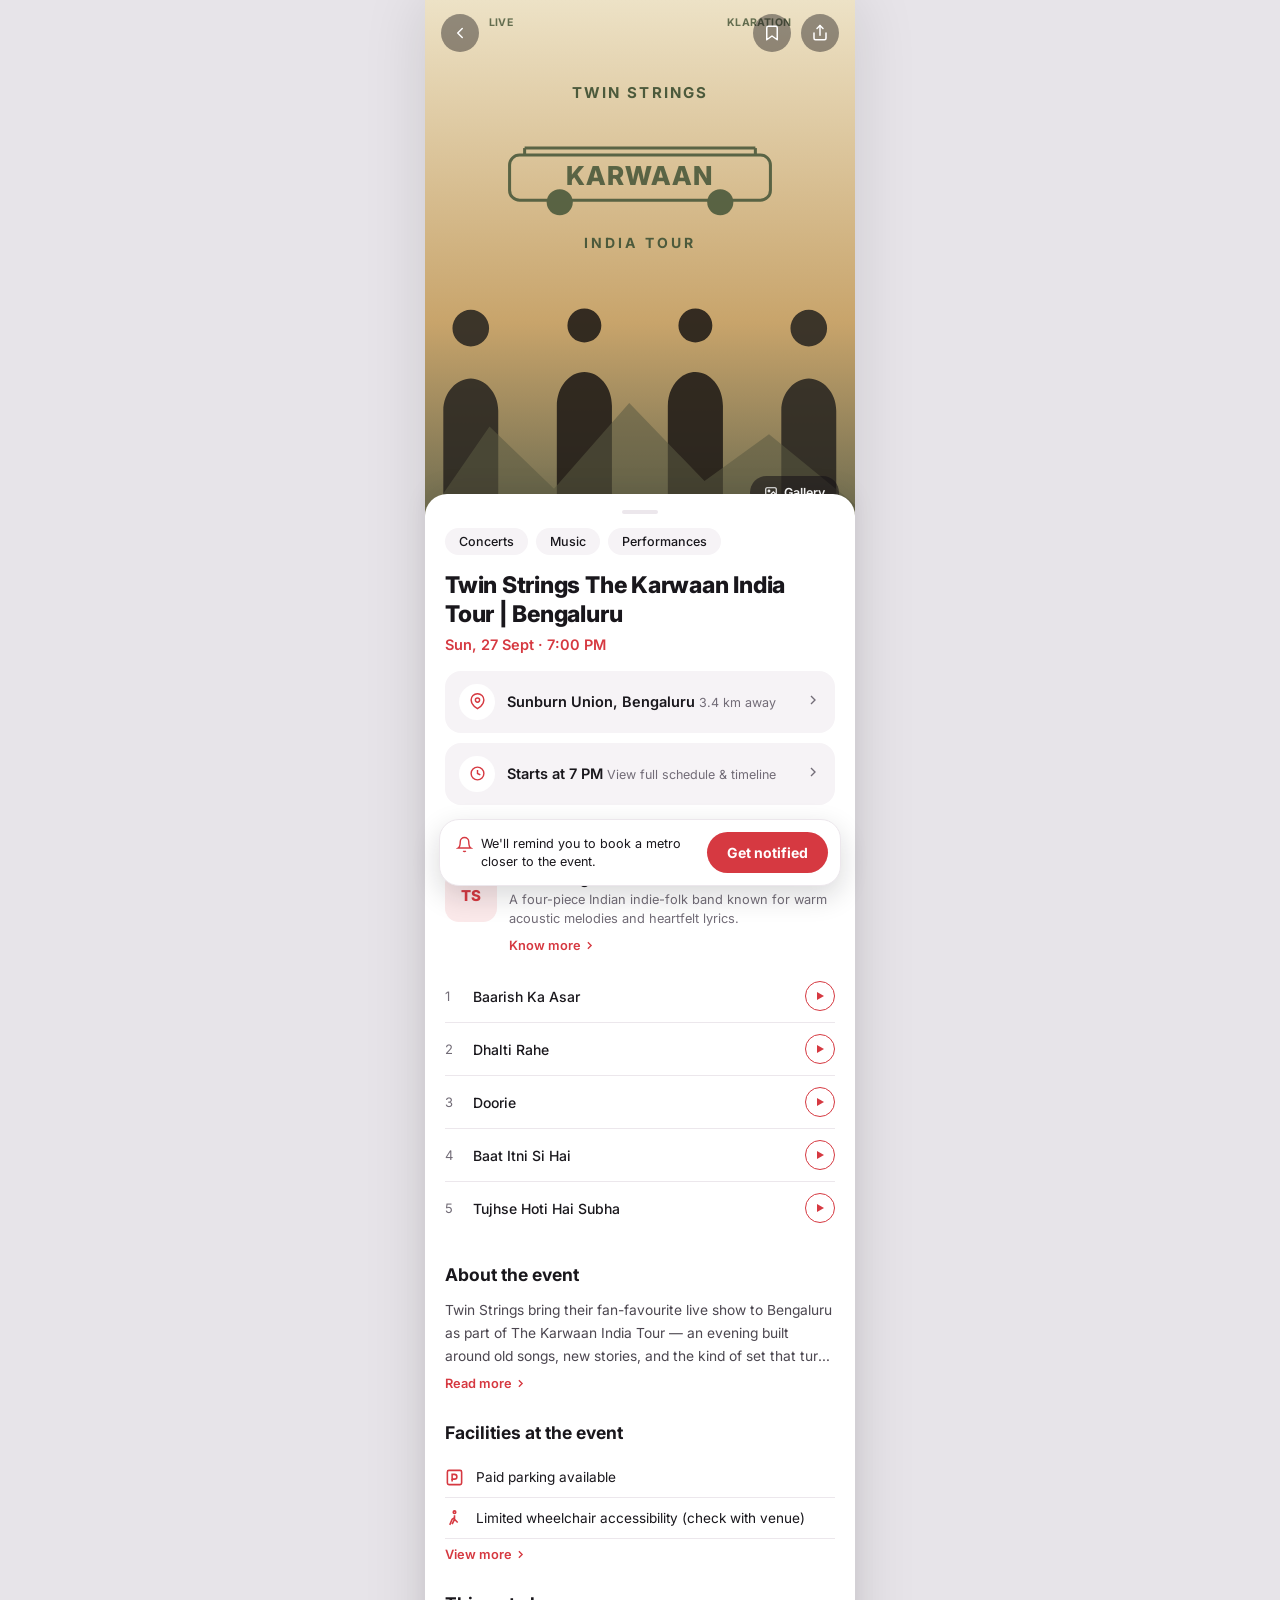
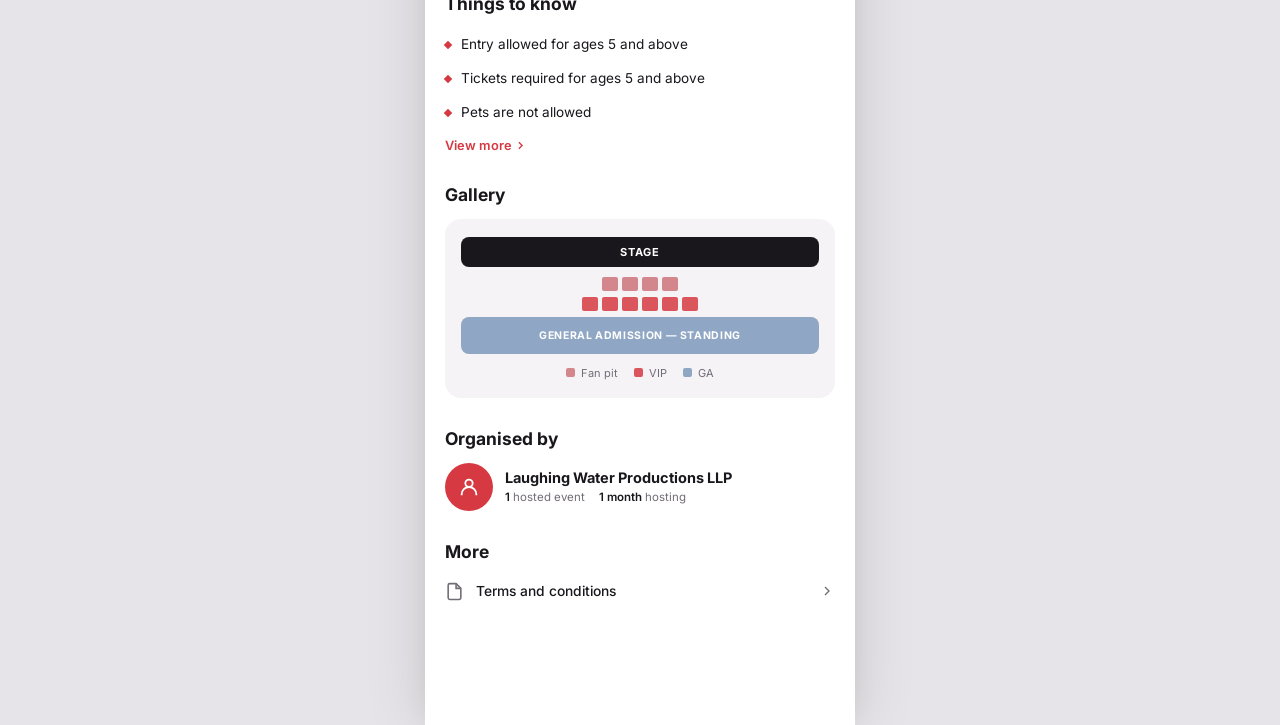
==== index.html @ 26f5be05 "Create index.html" ====
<!DOCTYPE html>
<html lang="en">
<head>
<meta charset="UTF-8">
<meta name="viewport" content="width=device-width, initial-scale=1, viewport-fit=cover">
<title>Twin Strings — The Karwaan India Tour</title>
<link rel="preconnect" href="https://fonts.googleapis.com">
<link rel="preconnect" href="https://fonts.gstatic.com" crossorigin>
<link href="https://fonts.googleapis.com/css2?family=Inter:wght@400;500;600;700;800&display=swap" rel="stylesheet">
<style>
  :root{
    color-scheme: light;
    box-sizing: border-box;
    --red:#D63941;
    --red-dark:#B72E36;
    --red-tint:#FBE9EA;
    --ink:#19171C;
    --muted:#726C77;
    --line:#ECE7EC;
    --surface:#FFFFFF;
    --surface-2:#F6F3F6;
    --cream-1:#EDE2C6;
    --cream-2:#C8A46B;
    --olive:#4C5A3C;
  }
  *,*::before,*::after{ box-sizing:inherit; }
  html,body{ margin:0; padding:0; }
  body{
    font-family:'Inter',-apple-system,BlinkMacSystemFont,'Segoe UI',sans-serif;
    background:#E7E4E9;
    color:var(--ink);
  }
  /* column width the phone-frame content is centered to; fixed elements
     align to these same edges via --edge so they read as "inside the frame"
     even though they're truly pinned to the real viewport (not a nested
     scroll container — nested-scroll + position:fixed is unreliable on iOS). */
  :root{
    --colw:430px;
    --edge:max(0px, calc(50% - (var(--colw) / 2)));
  }

  /* ---------- phone-frame content column (scrolls with the real page) ---------- */
  .app{
    position:relative;
    width:min(100%,var(--colw));
    margin:0 auto;
    background:var(--surface);
    box-shadow:0 0 60px rgba(0,0,0,.12);
  }

  /* ---------- top nav ---------- */
  .topnav{
    position:fixed; top:0; left:var(--edge); right:var(--edge);
    z-index:50;
    display:flex; align-items:center; justify-content:space-between;
    padding:calc(14px + env(safe-area-inset-top,0px)) 16px 14px;
    transition:background .25s ease, box-shadow .25s ease;
  }
  .topnav .nav-right{ display:flex; gap:10px; }
  .icon-btn{
    width:38px; height:38px; border-radius:50%;
    display:flex; align-items:center; justify-content:center;
    background:rgba(20,18,22,.42);
    border:none; color:#fff; cursor:pointer;
    transition:background .2s ease, color .2s ease;
    -webkit-tap-highlight-color:transparent;
  }
  .icon-btn svg{ width:18px; height:18px; }
  .topnav.solid{
    background:var(--surface);
    box-shadow:0 1px 0 var(--line);
  }
  .topnav.solid .icon-btn{
    background:var(--surface-2);
    color:var(--ink);
  }
  .icon-btn.bookmarked{ background:var(--red); color:#fff; }
  .topnav.solid .icon-btn.bookmarked{ background:var(--red); color:#fff; }

  /* ---------- hero (fixed behind everything, revealed through the spacer) ---------- */
  .hero-fixed{
    position:fixed; top:0; left:var(--edge); right:var(--edge); height:58vh; min-height:380px; max-height:520px;
    z-index:1; overflow:hidden;
    background:linear-gradient(180deg,var(--cream-1) 0%, var(--cream-2) 62%, #6b6a4f 100%);
  }
  .hero-art{ position:relative; width:100%; height:100%; }
  .hero-badge-row{
    position:absolute; top:calc(16px + env(safe-area-inset-top,0px)); left:0; right:0;
    display:flex; justify-content:space-between; padding:0 64px;
    font-size:10.5px; font-weight:700; letter-spacing:.02em; color:var(--olive);
    opacity:.85; pointer-events:none;
  }
  .hero-word{
    position:absolute; top:16%; left:0; right:0; text-align:center;
    font-weight:700; font-size:15px; letter-spacing:.14em; color:var(--olive);
  }
  .hero-title{
    position:absolute; top:23%; left:0; right:0; text-align:center;
    font-weight:800; font-size:44px; letter-spacing:-.01em; color:var(--olive);
    line-height:.95;
  }
  .hero-sub{
    position:absolute; top:41%; left:0; right:0; text-align:center;
    font-weight:700; font-size:14px; letter-spacing:.22em; color:var(--olive);
  }
  .hero-van{ position:absolute; top:25%; left:50%; transform:translateX(-50%); width:70%; opacity:.9; }
  .hero-figures{
    position:absolute; bottom:0; left:0; width:100%; height:52%;
    display:flex; align-items:flex-end; justify-content:center; gap:6%;
  }
  .hero-figures svg{ height:100%; }
  .hero-mountains{ position:absolute; bottom:0; left:0; width:100%; height:30%; opacity:.55; }

  .gallery-pill{
    position:fixed; z-index:2; right:calc(var(--edge) + 16px);
    display:flex; align-items:center; gap:6px;
    background:rgba(20,18,22,.55); color:#fff; border:none; cursor:pointer;
    font-family:inherit; font-size:12.5px; font-weight:600;
    padding:9px 14px; border-radius:20px;
    top:calc(58vh - 46px);
  }
  .gallery-pill svg{ width:14px; height:14px; }

  .hero-spacer{ height:58vh; min-height:380px; max-height:520px; }

  /* ---------- tray ---------- */
  .tray{
    position:relative; z-index:10;
    background:var(--surface);
    border-radius:22px 22px 0 0;
    margin-top:-26px;
    min-height:calc(100vh - 58vh + 26px);
    padding:10px 20px 0;
    box-shadow:0 -8px 24px rgba(0,0,0,.06);
  }
  .tray-handle{
    width:36px; height:4px; border-radius:3px; background:var(--line);
    margin:6px auto 14px;
  }

  .chips{ display:flex; gap:8px; flex-wrap:wrap; }
  .chip{
    background:var(--surface-2); color:var(--ink);
    font-size:12.5px; font-weight:500;
    padding:6px 14px; border-radius:20px;
  }

  .event-title{
    font-size:23px; font-weight:800; line-height:1.28;
    margin:16px 0 6px; letter-spacing:-.01em;
  }
  .event-date{
    font-size:14.5px; font-weight:600; color:var(--red); margin:0 0 18px;
  }

  .info-card{
    display:flex; align-items:center; gap:12px;
    background:var(--surface-2); border-radius:16px;
    padding:13px 14px; margin-bottom:10px; cursor:pointer; border:none; width:100%;
    text-align:left; font-family:inherit;
  }
  .info-icon{
    width:36px; height:36px; border-radius:50%; background:var(--surface);
    display:flex; align-items:center; justify-content:center; flex:none;
    color:var(--red);
  }
  .info-icon svg{ width:17px; height:17px; }
  .info-text{ flex:1; min-width:0; }
  .info-title{ font-size:14.5px; font-weight:600; color:var(--ink); }
  .info-sub{ font-size:12.5px; font-weight:400; color:var(--muted); margin-top:2px; }
  .chev{ color:var(--muted); flex:none; }
  .chev svg{ width:16px; height:16px; }

  section.block{ margin-top:30px; }
  h2.block-title{ font-size:17.5px; font-weight:700; margin:0 0 14px; }

  .artist-card{ display:flex; gap:12px; align-items:flex-start; margin-bottom:16px; }
  .avatar{
    width:52px; height:52px; border-radius:14px; flex:none;
    background:var(--red-tint); color:var(--red);
    display:flex; align-items:center; justify-content:center;
    font-weight:800; font-size:15px;
  }
  .artist-name{ font-size:14.5px; font-weight:700; }
  .artist-bio{ font-size:12.8px; color:var(--muted); margin:3px 0 6px; line-height:1.5; }
  .link-red{
    font-size:12.8px; font-weight:600; color:var(--red);
    background:none; border:none; padding:0; cursor:pointer; font-family:inherit;
    display:inline-flex; align-items:center; gap:2px;
  }
  .link-red svg{ width:13px; height:13px; }

  .tracklist{ list-style:none; margin:0; padding:0; }
  .track{
    display:flex; align-items:center; gap:12px;
    padding:11px 0; border-bottom:1px solid var(--line);
  }
  .track:last-child{ border-bottom:none; }
  .track-index{ font-size:13px; color:var(--muted); width:16px; flex:none; }
  .track-name{ font-size:14px; font-weight:500; flex:1; }
  .play-btn{
    width:30px; height:30px; border-radius:50%; flex:none;
    border:1.5px solid var(--red); background:var(--surface);
    color:var(--red); display:flex; align-items:center; justify-content:center;
    cursor:pointer; transition:background .18s ease,color .18s ease;
  }
  .play-btn svg{ width:12px; height:12px; }
  .play-btn.playing{ background:var(--red); color:#fff; }
  .play-btn .icon-pause{ display:none; }
  .play-btn.playing .icon-play{ display:none; }
  .play-btn.playing .icon-pause{ display:block; }

  .expand-text{
    font-size:13.8px; line-height:1.65; color:#4C4750; margin:0;
    display:-webkit-box; -webkit-line-clamp:3; -webkit-box-orient:vertical; overflow:hidden;
  }
  .expand-text.open{ -webkit-line-clamp:unset; overflow:visible; }
  .expand-toggle{ margin-top:8px; }

  .facility-list{ list-style:none; margin:0; padding:0; }
  .facility{
    display:flex; gap:12px; align-items:flex-start;
    padding:10px 0; border-bottom:1px solid var(--line); font-size:13.6px; color:var(--ink);
    line-height:1.5;
  }
  .facility:last-of-type{ border-bottom:none; }
  .facility svg{ width:19px; height:19px; color:var(--red); flex:none; margin-top:1px; }
  .facility.hidden-row{ display:none; }

  .bullets{ list-style:none; margin:0; padding:0; }
  .bullets li{
    position:relative; padding:6px 0 6px 16px; font-size:13.6px; line-height:1.6; color:var(--ink);
  }
  .bullets li::before{
    content:''; position:absolute; left:0; top:14px; width:6px; height:6px;
    background:var(--red); transform:rotate(45deg);
  }
  .bullets li.hidden-row{ display:none; }

  .seatmap{
    background:var(--surface-2); border-radius:16px; padding:18px 16px; text-align:center;
  }
  .stage-bar{
    background:var(--ink); color:#fff; font-size:11px; font-weight:700; letter-spacing:.08em;
    border-radius:8px; padding:8px 0; margin-bottom:10px;
  }
  .seat-grid{ display:flex; flex-direction:column; gap:6px; align-items:center; }
  .seat-row{ display:flex; gap:4px; }
  .seat-block{ width:16px; height:14px; border-radius:2px; }
  .seat-block.vip{ background:var(--red); opacity:.85; }
  .seat-block.fanpit{ background:var(--red-dark); opacity:.55; }
  .ga-bar{
    width:100%; background:#8FA6C4; color:#fff; font-size:10.5px; font-weight:700;
    letter-spacing:.06em; border-radius:8px; padding:12px 0; margin-top:6px;
  }
  .legend{ display:flex; justify-content:center; gap:16px; margin-top:12px; }
  .legend-item{ display:flex; align-items:center; gap:6px; font-size:11px; color:var(--muted); }
  .legend-dot{ width:9px; height:9px; border-radius:2px; }

  .organiser-card{ display:flex; align-items:center; gap:12px; }
  .org-avatar{
    width:48px; height:48px; border-radius:50%; background:var(--red);
    display:flex; align-items:center; justify-content:center; color:#fff; flex:none;
  }
  .org-avatar svg{ width:22px; height:22px; }
  .org-name{ font-size:14.5px; font-weight:700; }
  .org-stats{ display:flex; gap:14px; margin-top:4px; }
  .org-stat{ font-size:11.5px; color:var(--muted); }
  .org-stat b{ color:var(--ink); font-weight:600; }

  .tc-row{
    display:flex; align-items:center; gap:12px; padding:6px 0; cursor:pointer;
    font-size:13.8px; font-weight:500;
  }
  .tc-row svg:first-child{ width:19px; height:19px; color:var(--muted); }
  .tc-row span{ flex:1; }
  .tc-row svg:last-child{ width:16px; height:16px; color:var(--muted); }

  .bottom-pad{ height:118px; }

  /* ---------- floating sticky widget ---------- */
  .floating-widget{
    position:fixed;
    left:calc(var(--edge) + 14px); right:calc(var(--edge) + 14px);
    bottom:calc(14px + env(safe-area-inset-bottom,0px));
    z-index:60;
    background:var(--surface);
    border:1px solid var(--line);
    border-radius:20px;
    box-shadow:0 10px 28px rgba(20,18,22,.16);
    padding:12px 12px 12px 16px;
    display:flex; align-items:center; gap:14px;
  }
  .widget-copy{ flex:1; min-width:0; display:flex; align-items:flex-start; gap:8px; }
  .widget-copy svg{ width:17px; height:17px; color:var(--red); flex:none; margin-top:1px; }
  .widget-copy p{ margin:0; font-size:12.6px; line-height:1.4; color:var(--ink); }
  .notify-btn{
    flex:none; background:var(--red); color:#fff; border:none;
    font-family:inherit; font-weight:700; font-size:14px;
    padding:12px 20px; border-radius:24px; cursor:pointer;
    transition:background .18s ease, transform .12s ease;
    white-space:nowrap;
  }
  .notify-btn:active{ transform:scale(.96); }
  .notify-btn.done{ background:var(--olive); }
  .notify-btn.done svg{ width:14px; height:14px; margin-right:5px; vertical-align:-2px; }

  @media (prefers-reduced-motion:no-preference){
    .play-btn.playing{ animation:pulse 1.6s ease-in-out infinite; }
  }
  @keyframes pulse{
    0%,100%{ box-shadow:0 0 0 0 rgba(214,57,65,.35); }
    50%{ box-shadow:0 0 0 5px rgba(214,57,65,0); }
  }

  :focus-visible{ outline:2px solid var(--red); outline-offset:2px; }
</style>
</head>
<body>
<div class="app" id="app">

  <header class="topnav" id="topnav">
    <button class="icon-btn" aria-label="Go back">
      <svg viewBox="0 0 24 24" fill="none" stroke="currentColor" stroke-width="2" stroke-linecap="round" stroke-linejoin="round"><polyline points="15 18 9 12 15 6"></polyline></svg>
    </button>
    <div class="nav-right">
      <button class="icon-btn" id="bookmarkBtn" aria-label="Save event">
        <svg viewBox="0 0 24 24" fill="none" stroke="currentColor" stroke-width="2" stroke-linecap="round" stroke-linejoin="round"><path d="M19 21l-7-5-7 5V5a2 2 0 0 1 2-2h10a2 2 0 0 1 2 2z"></path></svg>
      </button>
      <button class="icon-btn" aria-label="Share event">
        <svg viewBox="0 0 24 24" fill="none" stroke="currentColor" stroke-width="2" stroke-linecap="round" stroke-linejoin="round"><path d="M4 12v7a2 2 0 0 0 2 2h12a2 2 0 0 0 2-2v-7"></path><polyline points="16 6 12 2 8 6"></polyline><line x1="12" y1="2" x2="12" y2="15"></line></svg>
      </button>
    </div>
  </header>

  <div class="hero-fixed">
    <div class="hero-art">
      <div class="hero-badge-row"><span>LIVE</span><span>KLARATION</span></div>
      <div class="hero-word">TWIN&nbsp;STRINGS</div>
      <svg class="hero-van" viewBox="0 0 300 90" fill="none">
        <rect x="20" y="25" width="260" height="45" rx="10" stroke="#4C5A3C" stroke-width="3"/>
        <line x1="35" y1="18" x2="265" y2="18" stroke="#4C5A3C" stroke-width="3"/>
        <line x1="35" y1="18" x2="35" y2="25" stroke="#4C5A3C" stroke-width="3"/>
        <line x1="265" y1="18" x2="265" y2="25" stroke="#4C5A3C" stroke-width="3"/>
        <circle cx="70" cy="72" r="13" fill="#4C5A3C"/>
        <circle cx="230" cy="72" r="13" fill="#4C5A3C"/>
        <text x="150" y="55" text-anchor="middle" font-family="Inter" font-weight="800" font-size="26" fill="#4C5A3C" letter-spacing="1">KARWAAN</text>
      </svg>
      <div class="hero-title" style="top:33%;font-size:0;"></div>
      <div class="hero-sub" style="top:45%;">INDIA&nbsp;TOUR</div>
      <div class="hero-figures">
        <svg viewBox="0 0 40 100" preserveAspectRatio="xMidYMax meet"><path d="M20 8a8 8 0 100 16 8 8 0 000-16zM8 92V52c0-8 6-14 12-14s12 6 12 14v40z" fill="#2A2620" opacity="0.88"/></svg>
        <svg viewBox="0 0 40 108" preserveAspectRatio="xMidYMax meet"><path d="M20 8a8 8 0 100 16 8 8 0 000-16zM7 100V54c0-9 6-16 13-16s13 7 13 16v46z" fill="#241F19" opacity="0.9"/></svg>
        <svg viewBox="0 0 40 108" preserveAspectRatio="xMidYMax meet"><path d="M20 8a8 8 0 100 16 8 8 0 000-16zM7 100V54c0-9 6-16 13-16s13 7 13 16v46z" fill="#241F19" opacity="0.9"/></svg>
        <svg viewBox="0 0 40 100" preserveAspectRatio="xMidYMax meet"><path d="M20 8a8 8 0 100 16 8 8 0 000-16zM8 92V52c0-8 6-14 12-14s12 6 12 14v40z" fill="#2A2620" opacity="0.88"/></svg>
      </div>
      <svg class="hero-mountains" viewBox="0 0 400 100" preserveAspectRatio="none"><path d="M0 100 L60 40 L120 80 L190 25 L260 75 L320 45 L400 90 L400 100 Z" fill="#5B5A42"/></svg>
    </div>
    <button class="gallery-pill">
      <svg viewBox="0 0 24 24" fill="none" stroke="currentColor" stroke-width="2"><rect x="3" y="3" width="18" height="18" rx="2"></rect><circle cx="8.5" cy="8.5" r="1.5"></circle><path d="M21 15l-5-5L5 21"></path></svg>
      Gallery
    </button>
  </div>

  <div class="hero-spacer"></div>

  <main class="tray">
    <div class="tray-handle"></div>

    <div class="chips">
      <span class="chip">Concerts</span>
      <span class="chip">Music</span>
      <span class="chip">Performances</span>
    </div>

    <h1 class="event-title">Twin Strings The Karwaan India Tour | Bengaluru</h1>
    <p class="event-date">Sun, 27 Sept · 7:00 PM</p>

    <button class="info-card">
      <span class="info-icon">
        <svg viewBox="0 0 24 24" fill="none" stroke="currentColor" stroke-width="2"><path d="M21 10c0 7-9 12-9 12s-9-5-9-12a9 9 0 1118 0z"></path><circle cx="12" cy="10" r="3"></circle></svg>
      </span>
      <span class="info-text">
        <span class="info-title">Sunburn Union, Bengaluru</span>
        <span class="info-sub">3.4 km away</span>
      </span>
      <span class="chev"><svg viewBox="0 0 24 24" fill="none" stroke="currentColor" stroke-width="2"><polyline points="9 18 15 12 9 6"></polyline></svg></span>
    </button>

    <button class="info-card">
      <span class="info-icon">
        <svg viewBox="0 0 24 24" fill="none" stroke="currentColor" stroke-width="2"><circle cx="12" cy="12" r="9"></circle><polyline points="12 7 12 12 16 14"></polyline></svg>
      </span>
      <span class="info-text">
        <span class="info-title">Starts at 7 PM</span>
        <span class="info-sub">View full schedule &amp; timeline</span>
      </span>
      <span class="chev"><svg viewBox="0 0 24 24" fill="none" stroke="currentColor" stroke-width="2"><polyline points="9 18 15 12 9 6"></polyline></svg></span>
    </button>

    <section class="block">
      <h2 class="block-title">Who's taking the stage</h2>
      <div class="artist-card">
        <div class="avatar">TS</div>
        <div>
          <div class="artist-name">Twin Strings</div>
          <p class="artist-bio">A four-piece Indian indie-folk band known for warm acoustic melodies and heartfelt lyrics.</p>
          <button class="link-red">Know more <svg viewBox="0 0 24 24" fill="none" stroke="currentColor" stroke-width="2.5"><polyline points="9 18 15 12 9 6"></polyline></svg></button>
        </div>
      </div>

      <ol class="tracklist">
        <li class="track"><span class="track-index">1</span><span class="track-name">Baarish Ka Asar</span><button class="play-btn" aria-label="Play preview"><svg class="icon-play" viewBox="0 0 24 24" fill="currentColor"><polygon points="6 4 20 12 6 20"></polygon></svg><svg class="icon-pause" viewBox="0 0 24 24" fill="currentColor"><rect x="6" y="4" width="4" height="16"></rect><rect x="14" y="4" width="4" height="16"></rect></svg></button></li>
        <li class="track"><span class="track-index">2</span><span class="track-name">Dhalti Rahe</span><button class="play-btn" aria-label="Play preview"><svg class="icon-play" viewBox="0 0 24 24" fill="currentColor"><polygon points="6 4 20 12 6 20"></polygon></svg><svg class="icon-pause" viewBox="0 0 24 24" fill="currentColor"><rect x="6" y="4" width="4" height="16"></rect><rect x="14" y="4" width="4" height="16"></rect></svg></button></li>
        <li class="track"><span class="track-index">3</span><span class="track-name">Doorie</span><button class="play-btn" aria-label="Play preview"><svg class="icon-play" viewBox="0 0 24 24" fill="currentColor"><polygon points="6 4 20 12 6 20"></polygon></svg><svg class="icon-pause" viewBox="0 0 24 24" fill="currentColor"><rect x="6" y="4" width="4" height="16"></rect><rect x="14" y="4" width="4" height="16"></rect></svg></button></li>
        <li class="track"><span class="track-index">4</span><span class="track-name">Baat Itni Si Hai</span><button class="play-btn" aria-label="Play preview"><svg class="icon-play" viewBox="0 0 24 24" fill="currentColor"><polygon points="6 4 20 12 6 20"></polygon></svg><svg class="icon-pause" viewBox="0 0 24 24" fill="currentColor"><rect x="6" y="4" width="4" height="16"></rect><rect x="14" y="4" width="4" height="16"></rect></svg></button></li>
        <li class="track"><span class="track-index">5</span><span class="track-name">Tujhse Hoti Hai Subha</span><button class="play-btn" aria-label="Play preview"><svg class="icon-play" viewBox="0 0 24 24" fill="currentColor"><polygon points="6 4 20 12 6 20"></polygon></svg><svg class="icon-pause" viewBox="0 0 24 24" fill="currentColor"><rect x="6" y="4" width="4" height="16"></rect><rect x="14" y="4" width="4" height="16"></rect></svg></button></li>
      </ol>
    </section>

    <section class="block">
      <h2 class="block-title">About the event</h2>
      <p class="expand-text" id="aboutText">Twin Strings bring their fan-favourite live show to Bengaluru as part of The Karwaan India Tour — an evening built around old songs, new stories, and the kind of set that turns strangers into a singalong. Expect a mix of fan favourites, a few surprises, and the band's signature acoustic warmth carried live end to end.</p>
      <button class="link-red expand-toggle" data-target="aboutText" data-more="Read more" data-less="Show less">Read more <svg viewBox="0 0 24 24" fill="none" stroke="currentColor" stroke-width="2.5"><polyline points="9 18 15 12 9 6"></polyline></svg></button>
    </section>

    <section class="block">
      <h2 class="block-title">Facilities at the event</h2>
      <ul class="facility-list" id="facilityList">
        <li class="facility"><svg viewBox="0 0 24 24" fill="none" stroke="currentColor" stroke-width="2"><rect x="3" y="3" width="18" height="18" rx="2"></rect><path d="M9 8h3a3 3 0 010 6H9V8z"></path><line x1="9" y1="14" x2="9" y2="17"></line></svg><span>Paid parking available</span></li>
        <li class="facility"><svg viewBox="0 0 24 24" fill="none" stroke="currentColor" stroke-width="2"><circle cx="12" cy="4" r="1.6"></circle><path d="M12 8v5l4 4M12 13l-3 6M6 20l3-7 3-2"></path></svg><span>Limited wheelchair accessibility (check with venue)</span></li>
        <li class="facility hidden-row"><svg viewBox="0 0 24 24" fill="none" stroke="currentColor" stroke-width="2"><path d="M8 3v4M16 3v4M4 9h16"></path><rect x="4" y="5" width="16" height="16" rx="2"></rect></svg><span>Medical support: first aid only</span></li>
        <li class="facility hidden-row"><svg viewBox="0 0 24 24" fill="none" stroke="currentColor" stroke-width="2"><rect x="3" y="4" width="18" height="16" rx="2"></rect><path d="M7 9h4M7 13h2"></path></svg><span>Separate washrooms with wheelchair accessibility</span></li>
      </ul>
      <button class="link-red expand-toggle" data-target="facilityList" data-more="View more" data-less="View less" data-rows>View more <svg viewBox="0 0 24 24" fill="none" stroke="currentColor" stroke-width="2.5"><polyline points="9 18 15 12 9 6"></polyline></svg></button>
    </section>

    <section class="block">
      <h2 class="block-title">Things to know</h2>
      <ul class="bullets" id="thingsList">
        <li>Entry allowed for ages 5 and above</li>
        <li>Tickets required for ages 5 and above</li>
        <li>Pets are not allowed</li>
        <li class="hidden-row">ID (Aadhaar/PAN/DL/Passport) required for entry</li>
        <li class="hidden-row">Indoor venue with AC, standing area only — no seating</li>
        <li class="hidden-row">Photography and recording allowed</li>
      </ul>
      <button class="link-red expand-toggle" data-target="thingsList" data-more="View more" data-less="View less" data-rows>View more <svg viewBox="0 0 24 24" fill="none" stroke="currentColor" stroke-width="2.5"><polyline points="9 18 15 12 9 6"></polyline></svg></button>
    </section>

    <section class="block">
      <h2 class="block-title">Gallery</h2>
      <div class="seatmap">
        <div class="stage-bar">STAGE</div>
        <div class="seat-grid">
          <div class="seat-row">
            <div class="seat-block fanpit"></div><div class="seat-block fanpit"></div><div class="seat-block fanpit"></div><div class="seat-block fanpit"></div>
          </div>
          <div class="seat-row">
            <div class="seat-block vip"></div><div class="seat-block vip"></div><div class="seat-block vip"></div><div class="seat-block vip"></div><div class="seat-block vip"></div><div class="seat-block vip"></div>
          </div>
        </div>
        <div class="ga-bar">GENERAL ADMISSION — STANDING</div>
        <div class="legend">
          <div class="legend-item"><span class="legend-dot" style="background:var(--red-dark);opacity:.55"></span>Fan pit</div>
          <div class="legend-item"><span class="legend-dot" style="background:var(--red);opacity:.85"></span>VIP</div>
          <div class="legend-item"><span class="legend-dot" style="background:#8FA6C4"></span>GA</div>
        </div>
      </div>
    </section>

    <section class="block">
      <h2 class="block-title">Organised by</h2>
      <div class="organiser-card">
        <div class="org-avatar">
          <svg viewBox="0 0 24 24" fill="none" stroke="currentColor" stroke-width="2"><circle cx="12" cy="8" r="4"></circle><path d="M4 21v-1a8 8 0 0116 0v1"></path></svg>
        </div>
        <div>
          <div class="org-name">Laughing Water Productions LLP</div>
          <div class="org-stats">
            <span class="org-stat"><b>1</b> hosted event</span>
            <span class="org-stat"><b>1 month</b> hosting</span>
          </div>
        </div>
      </div>
    </section>

    <section class="block">
      <h2 class="block-title">More</h2>
      <div class="tc-row">
        <svg viewBox="0 0 24 24" fill="none" stroke="currentColor" stroke-width="2"><path d="M14 2H6a2 2 0 00-2 2v16a2 2 0 002 2h12a2 2 0 002-2V8z"></path><polyline points="14 2 14 8 20 8"></polyline></svg>
        <span>Terms and conditions</span>
        <svg viewBox="0 0 24 24" fill="none" stroke="currentColor" stroke-width="2"><polyline points="9 18 15 12 9 6"></polyline></svg>
      </div>
    </section>

    <div class="bottom-pad"></div>
  </main>

  <div class="floating-widget">
    <div class="widget-copy">
      <svg viewBox="0 0 24 24" fill="none" stroke="currentColor" stroke-width="2"><path d="M18 8a6 6 0 10-12 0c0 7-3 9-3 9h18s-3-2-3-9"></path><path d="M13.73 21a2 2 0 01-3.46 0"></path></svg>
      <p>We'll remind you to book a metro closer to the event.</p>
    </div>
    <button class="notify-btn" id="notifyBtn">Get notified</button>
  </div>

</div>

<script>
  (function(){
    var topnav = document.getElementById('topnav');
    var heroSpacer = document.querySelector('.hero-spacer');

    function onScroll(){
      var scrollTop = window.pageYOffset || document.documentElement.scrollTop;
      var threshold = heroSpacer.offsetHeight - 88;
      if (scrollTop > threshold) topnav.classList.add('solid');
      else topnav.classList.remove('solid');
    }
    window.addEventListener('scroll', onScroll, { passive: true });
    window.addEventListener('resize', onScroll);
    onScroll();

    var bookmarkBtn = document.getElementById('bookmarkBtn');
    bookmarkBtn.addEventListener('click', function(){
      bookmarkBtn.classList.toggle('bookmarked');
    });

    var playBtns = document.querySelectorAll('.play-btn');
    playBtns.forEach(function(btn){
      btn.addEventListener('click', function(){
        var wasPlaying = btn.classList.contains('playing');
        playBtns.forEach(function(b){ b.classList.remove('playing'); });
        if (!wasPlaying) btn.classList.add('playing');
      });
    });

    var toggles = document.querySelectorAll('.expand-toggle');
    toggles.forEach(function(btn){
      var target = document.getElementById(btn.dataset.target);
      var arrow = btn.querySelector('svg');
      btn.addEventListener('click', function(){
        var isOpen = target.classList.toggle('open');
        if (btn.hasAttribute('data-rows')) {
          target.querySelectorAll('.hidden-row').forEach(function(row){
            row.style.display = isOpen ? 'flex' : 'none';
          });
          // bullets use <li>, not flex
          if (target.tagName === 'UL' && target.classList.contains('bullets')) {
            target.querySelectorAll('.hidden-row').forEach(function(row){
              row.style.display = isOpen ? 'list-item' : 'none';
            });
          }
        }
        btn.firstChild.textContent = isOpen ? btn.dataset.less + ' ' : btn.dataset.more + ' ';
        arrow.style.transform = isOpen ? 'rotate(90deg)' : 'rotate(0deg)';
      });
    });

    var notifyBtn = document.getElementById('notifyBtn');
    notifyBtn.addEventListener('click', function(){
      if (notifyBtn.classList.contains('done')) return;
      notifyBtn.classList.add('done');
      notifyBtn.innerHTML = '<svg viewBox="0 0 24 24" fill="none" stroke="currentColor" stroke-width="3"><polyline points="20 6 9 17 4 12"></polyline></svg>Notified';
    });
  })();
</script>
</body>
</html>
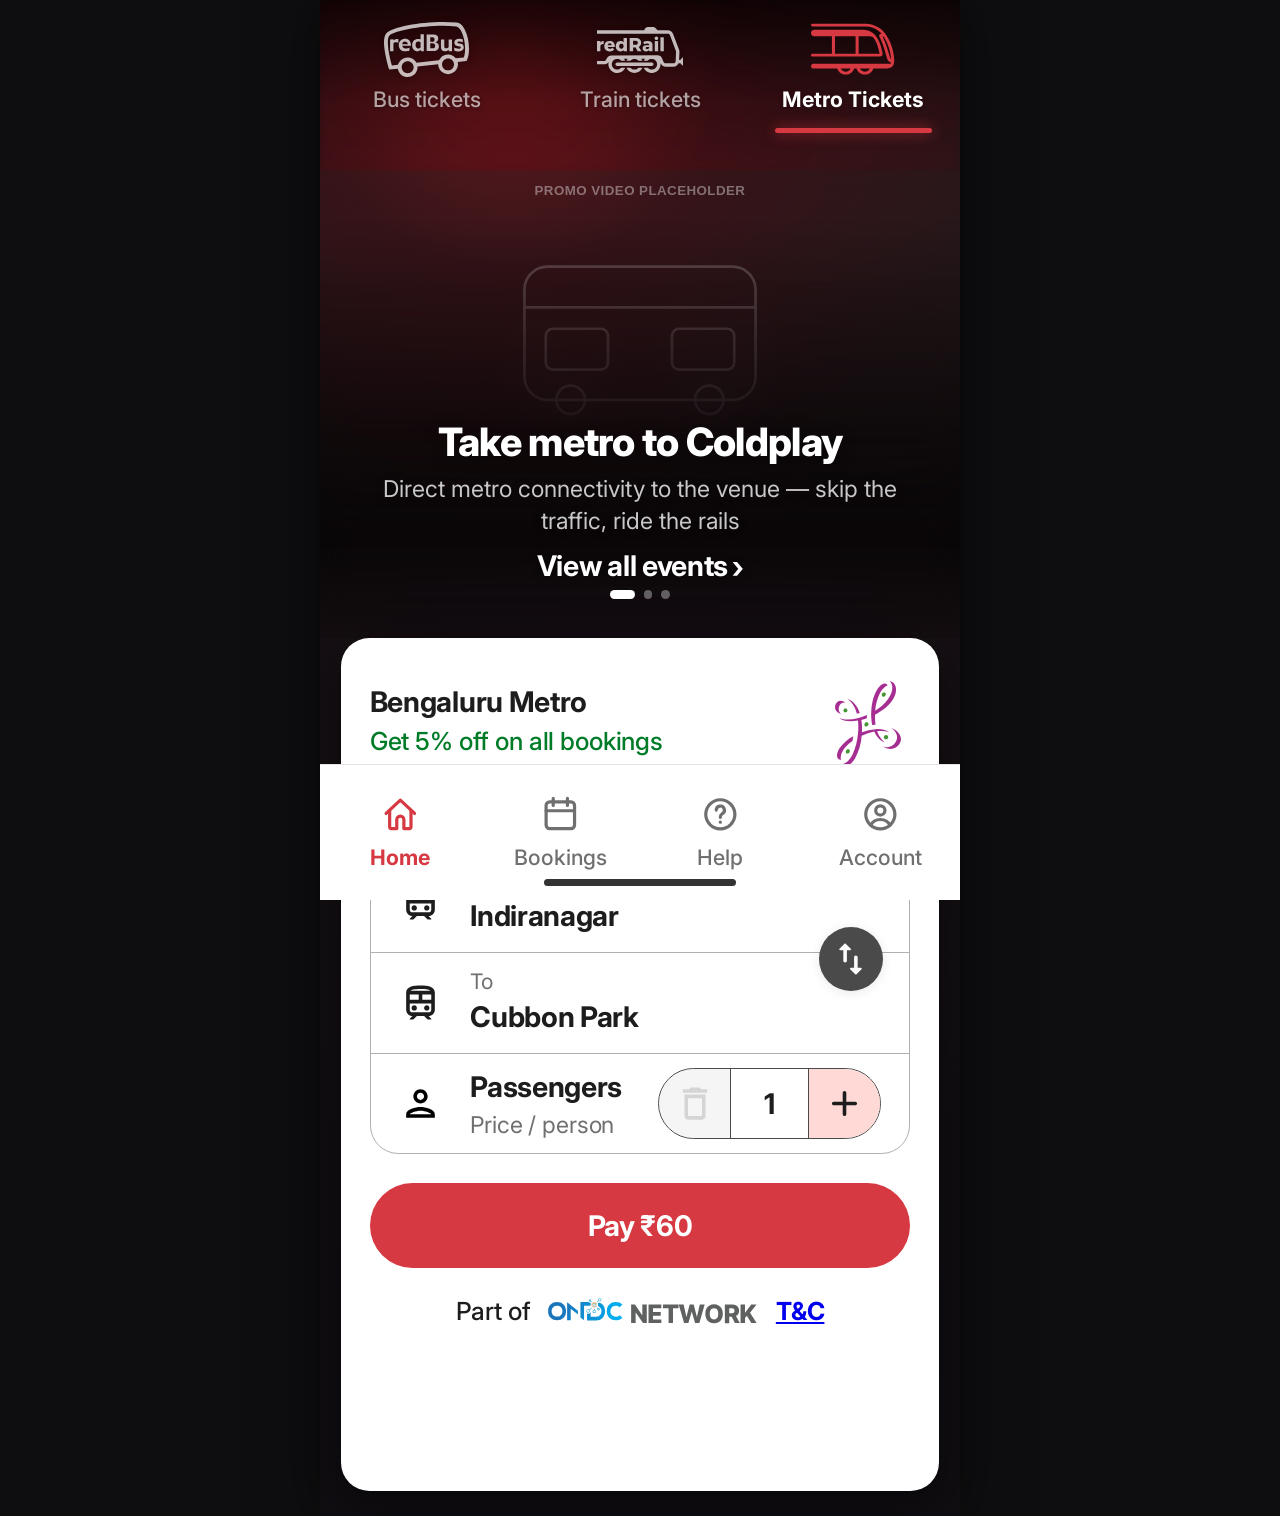
==== commit b1238eea: "Add redBus metro booking mweb flow Adds the Bengaluru Metro booking home screen (hero video with amb" ====
--- a/index.html
+++ b/index.html
@@ -1,570 +1,166 @@
-<!DOCTYPE html>
+<!doctype html>
 <html lang="en">
 <head>
-<meta charset="UTF-8">
-<meta name="viewport" content="width=device-width, initial-scale=1, viewport-fit=cover">
-<title>Twin Strings — The Karwaan India Tour</title>
-<link rel="preconnect" href="https://fonts.googleapis.com">
-<link rel="preconnect" href="https://fonts.gstatic.com" crossorigin>
-<link href="https://fonts.googleapis.com/css2?family=Inter:wght@400;500;600;700;800&display=swap" rel="stylesheet">
-<style>
-  :root{
-    color-scheme: light;
-    box-sizing: border-box;
-    --red:#D63941;
-    --red-dark:#B72E36;
-    --red-tint:#FBE9EA;
-    --ink:#19171C;
-    --muted:#726C77;
-    --line:#ECE7EC;
-    --surface:#FFFFFF;
-    --surface-2:#F6F3F6;
-    --cream-1:#EDE2C6;
-    --cream-2:#C8A46B;
-    --olive:#4C5A3C;
-  }
-  *,*::before,*::after{ box-sizing:inherit; }
-  html,body{ margin:0; padding:0; }
-  body{
-    font-family:'Inter',-apple-system,BlinkMacSystemFont,'Segoe UI',sans-serif;
-    background:#E7E4E9;
-    color:var(--ink);
-  }
-  /* column width the phone-frame content is centered to; fixed elements
-     align to these same edges via --edge so they read as "inside the frame"
-     even though they're truly pinned to the real viewport (not a nested
-     scroll container — nested-scroll + position:fixed is unreliable on iOS). */
-  :root{
-    --colw:430px;
-    --edge:max(0px, calc(50% - (var(--colw) / 2)));
-  }
-
-  /* ---------- phone-frame content column (scrolls with the real page) ---------- */
-  .app{
-    position:relative;
-    width:min(100%,var(--colw));
-    margin:0 auto;
-    background:var(--surface);
-    box-shadow:0 0 60px rgba(0,0,0,.12);
-  }
-
-  /* ---------- top nav ---------- */
-  .topnav{
-    position:fixed; top:0; left:var(--edge); right:var(--edge);
-    z-index:50;
-    display:flex; align-items:center; justify-content:space-between;
-    padding:calc(14px + env(safe-area-inset-top,0px)) 16px 14px;
-    transition:background .25s ease, box-shadow .25s ease;
-  }
-  .topnav .nav-right{ display:flex; gap:10px; }
-  .icon-btn{
-    width:38px; height:38px; border-radius:50%;
-    display:flex; align-items:center; justify-content:center;
-    background:rgba(20,18,22,.42);
-    border:none; color:#fff; cursor:pointer;
-    transition:background .2s ease, color .2s ease;
-    -webkit-tap-highlight-color:transparent;
-  }
-  .icon-btn svg{ width:18px; height:18px; }
-  .topnav.solid{
-    background:var(--surface);
-    box-shadow:0 1px 0 var(--line);
-  }
-  .topnav.solid .icon-btn{
-    background:var(--surface-2);
-    color:var(--ink);
-  }
-  .icon-btn.bookmarked{ background:var(--red); color:#fff; }
-  .topnav.solid .icon-btn.bookmarked{ background:var(--red); color:#fff; }
-
-  /* ---------- hero (fixed behind everything, revealed through the spacer) ---------- */
-  .hero-fixed{
-    position:fixed; top:0; left:var(--edge); right:var(--edge); height:58vh; min-height:380px; max-height:520px;
-    z-index:1; overflow:hidden;
-    background:linear-gradient(180deg,var(--cream-1) 0%, var(--cream-2) 62%, #6b6a4f 100%);
-  }
-  .hero-art{ position:relative; width:100%; height:100%; }
-  .hero-badge-row{
-    position:absolute; top:calc(16px + env(safe-area-inset-top,0px)); left:0; right:0;
-    display:flex; justify-content:space-between; padding:0 64px;
-    font-size:10.5px; font-weight:700; letter-spacing:.02em; color:var(--olive);
-    opacity:.85; pointer-events:none;
-  }
-  .hero-word{
-    position:absolute; top:16%; left:0; right:0; text-align:center;
-    font-weight:700; font-size:15px; letter-spacing:.14em; color:var(--olive);
-  }
-  .hero-title{
-    position:absolute; top:23%; left:0; right:0; text-align:center;
-    font-weight:800; font-size:44px; letter-spacing:-.01em; color:var(--olive);
-    line-height:.95;
-  }
-  .hero-sub{
-    position:absolute; top:41%; left:0; right:0; text-align:center;
-    font-weight:700; font-size:14px; letter-spacing:.22em; color:var(--olive);
-  }
-  .hero-van{ position:absolute; top:25%; left:50%; transform:translateX(-50%); width:70%; opacity:.9; }
-  .hero-figures{
-    position:absolute; bottom:0; left:0; width:100%; height:52%;
-    display:flex; align-items:flex-end; justify-content:center; gap:6%;
-  }
-  .hero-figures svg{ height:100%; }
-  .hero-mountains{ position:absolute; bottom:0; left:0; width:100%; height:30%; opacity:.55; }
-
-  .gallery-pill{
-    position:fixed; z-index:2; right:calc(var(--edge) + 16px);
-    display:flex; align-items:center; gap:6px;
-    background:rgba(20,18,22,.55); color:#fff; border:none; cursor:pointer;
-    font-family:inherit; font-size:12.5px; font-weight:600;
-    padding:9px 14px; border-radius:20px;
-    top:calc(58vh - 46px);
-  }
-  .gallery-pill svg{ width:14px; height:14px; }
-
-  .hero-spacer{ height:58vh; min-height:380px; max-height:520px; }
-
-  /* ---------- tray ---------- */
-  .tray{
-    position:relative; z-index:10;
-    background:var(--surface);
-    border-radius:22px 22px 0 0;
-    margin-top:-26px;
-    min-height:calc(100vh - 58vh + 26px);
-    padding:10px 20px 0;
-    box-shadow:0 -8px 24px rgba(0,0,0,.06);
-  }
-  .tray-handle{
-    width:36px; height:4px; border-radius:3px; background:var(--line);
-    margin:6px auto 14px;
-  }
-
-  .chips{ display:flex; gap:8px; flex-wrap:wrap; }
-  .chip{
-    background:var(--surface-2); color:var(--ink);
-    font-size:12.5px; font-weight:500;
-    padding:6px 14px; border-radius:20px;
-  }
-
-  .event-title{
-    font-size:23px; font-weight:800; line-height:1.28;
-    margin:16px 0 6px; letter-spacing:-.01em;
-  }
-  .event-date{
-    font-size:14.5px; font-weight:600; color:var(--red); margin:0 0 18px;
-  }
-
-  .info-card{
-    display:flex; align-items:center; gap:12px;
-    background:var(--surface-2); border-radius:16px;
-    padding:13px 14px; margin-bottom:10px; cursor:pointer; border:none; width:100%;
-    text-align:left; font-family:inherit;
-  }
-  .info-icon{
-    width:36px; height:36px; border-radius:50%; background:var(--surface);
-    display:flex; align-items:center; justify-content:center; flex:none;
-    color:var(--red);
-  }
-  .info-icon svg{ width:17px; height:17px; }
-  .info-text{ flex:1; min-width:0; }
-  .info-title{ font-size:14.5px; font-weight:600; color:var(--ink); }
-  .info-sub{ font-size:12.5px; font-weight:400; color:var(--muted); margin-top:2px; }
-  .chev{ color:var(--muted); flex:none; }
-  .chev svg{ width:16px; height:16px; }
-
-  section.block{ margin-top:30px; }
-  h2.block-title{ font-size:17.5px; font-weight:700; margin:0 0 14px; }
-
-  .artist-card{ display:flex; gap:12px; align-items:flex-start; margin-bottom:16px; }
-  .avatar{
-    width:52px; height:52px; border-radius:14px; flex:none;
-    background:var(--red-tint); color:var(--red);
-    display:flex; align-items:center; justify-content:center;
-    font-weight:800; font-size:15px;
-  }
-  .artist-name{ font-size:14.5px; font-weight:700; }
-  .artist-bio{ font-size:12.8px; color:var(--muted); margin:3px 0 6px; line-height:1.5; }
-  .link-red{
-    font-size:12.8px; font-weight:600; color:var(--red);
-    background:none; border:none; padding:0; cursor:pointer; font-family:inherit;
-    display:inline-flex; align-items:center; gap:2px;
-  }
-  .link-red svg{ width:13px; height:13px; }
-
-  .tracklist{ list-style:none; margin:0; padding:0; }
-  .track{
-    display:flex; align-items:center; gap:12px;
-    padding:11px 0; border-bottom:1px solid var(--line);
-  }
-  .track:last-child{ border-bottom:none; }
-  .track-index{ font-size:13px; color:var(--muted); width:16px; flex:none; }
-  .track-name{ font-size:14px; font-weight:500; flex:1; }
-  .play-btn{
-    width:30px; height:30px; border-radius:50%; flex:none;
-    border:1.5px solid var(--red); background:var(--surface);
-    color:var(--red); display:flex; align-items:center; justify-content:center;
-    cursor:pointer; transition:background .18s ease,color .18s ease;
-  }
-  .play-btn svg{ width:12px; height:12px; }
-  .play-btn.playing{ background:var(--red); color:#fff; }
-  .play-btn .icon-pause{ display:none; }
-  .play-btn.playing .icon-play{ display:none; }
-  .play-btn.playing .icon-pause{ display:block; }
-
-  .expand-text{
-    font-size:13.8px; line-height:1.65; color:#4C4750; margin:0;
-    display:-webkit-box; -webkit-line-clamp:3; -webkit-box-orient:vertical; overflow:hidden;
-  }
-  .expand-text.open{ -webkit-line-clamp:unset; overflow:visible; }
-  .expand-toggle{ margin-top:8px; }
-
-  .facility-list{ list-style:none; margin:0; padding:0; }
-  .facility{
-    display:flex; gap:12px; align-items:flex-start;
-    padding:10px 0; border-bottom:1px solid var(--line); font-size:13.6px; color:var(--ink);
-    line-height:1.5;
-  }
-  .facility:last-of-type{ border-bottom:none; }
-  .facility svg{ width:19px; height:19px; color:var(--red); flex:none; margin-top:1px; }
-  .facility.hidden-row{ display:none; }
-
-  .bullets{ list-style:none; margin:0; padding:0; }
-  .bullets li{
-    position:relative; padding:6px 0 6px 16px; font-size:13.6px; line-height:1.6; color:var(--ink);
-  }
-  .bullets li::before{
-    content:''; position:absolute; left:0; top:14px; width:6px; height:6px;
-    background:var(--red); transform:rotate(45deg);
-  }
-  .bullets li.hidden-row{ display:none; }
-
-  .seatmap{
-    background:var(--surface-2); border-radius:16px; padding:18px 16px; text-align:center;
-  }
-  .stage-bar{
-    background:var(--ink); color:#fff; font-size:11px; font-weight:700; letter-spacing:.08em;
-    border-radius:8px; padding:8px 0; margin-bottom:10px;
-  }
-  .seat-grid{ display:flex; flex-direction:column; gap:6px; align-items:center; }
-  .seat-row{ display:flex; gap:4px; }
-  .seat-block{ width:16px; height:14px; border-radius:2px; }
-  .seat-block.vip{ background:var(--red); opacity:.85; }
-  .seat-block.fanpit{ background:var(--red-dark); opacity:.55; }
-  .ga-bar{
-    width:100%; background:#8FA6C4; color:#fff; font-size:10.5px; font-weight:700;
-    letter-spacing:.06em; border-radius:8px; padding:12px 0; margin-top:6px;
-  }
-  .legend{ display:flex; justify-content:center; gap:16px; margin-top:12px; }
-  .legend-item{ display:flex; align-items:center; gap:6px; font-size:11px; color:var(--muted); }
-  .legend-dot{ width:9px; height:9px; border-radius:2px; }
-
-  .organiser-card{ display:flex; align-items:center; gap:12px; }
-  .org-avatar{
-    width:48px; height:48px; border-radius:50%; background:var(--red);
-    display:flex; align-items:center; justify-content:center; color:#fff; flex:none;
-  }
-  .org-avatar svg{ width:22px; height:22px; }
-  .org-name{ font-size:14.5px; font-weight:700; }
-  .org-stats{ display:flex; gap:14px; margin-top:4px; }
-  .org-stat{ font-size:11.5px; color:var(--muted); }
-  .org-stat b{ color:var(--ink); font-weight:600; }
-
-  .tc-row{
-    display:flex; align-items:center; gap:12px; padding:6px 0; cursor:pointer;
-    font-size:13.8px; font-weight:500;
-  }
-  .tc-row svg:first-child{ width:19px; height:19px; color:var(--muted); }
-  .tc-row span{ flex:1; }
-  .tc-row svg:last-child{ width:16px; height:16px; color:var(--muted); }
-
-  .bottom-pad{ height:118px; }
-
-  /* ---------- floating sticky widget ---------- */
-  .floating-widget{
-    position:fixed;
-    left:calc(var(--edge) + 14px); right:calc(var(--edge) + 14px);
-    bottom:calc(14px + env(safe-area-inset-bottom,0px));
-    z-index:60;
-    background:var(--surface);
-    border:1px solid var(--line);
-    border-radius:20px;
-    box-shadow:0 10px 28px rgba(20,18,22,.16);
-    padding:12px 12px 12px 16px;
-    display:flex; align-items:center; gap:14px;
-  }
-  .widget-copy{ flex:1; min-width:0; display:flex; align-items:flex-start; gap:8px; }
-  .widget-copy svg{ width:17px; height:17px; color:var(--red); flex:none; margin-top:1px; }
-  .widget-copy p{ margin:0; font-size:12.6px; line-height:1.4; color:var(--ink); }
-  .notify-btn{
-    flex:none; background:var(--red); color:#fff; border:none;
-    font-family:inherit; font-weight:700; font-size:14px;
-    padding:12px 20px; border-radius:24px; cursor:pointer;
-    transition:background .18s ease, transform .12s ease;
-    white-space:nowrap;
-  }
-  .notify-btn:active{ transform:scale(.96); }
-  .notify-btn.done{ background:var(--olive); }
-  .notify-btn.done svg{ width:14px; height:14px; margin-right:5px; vertical-align:-2px; }
-
-  @media (prefers-reduced-motion:no-preference){
-    .play-btn.playing{ animation:pulse 1.6s ease-in-out infinite; }
-  }
-  @keyframes pulse{
-    0%,100%{ box-shadow:0 0 0 0 rgba(214,57,65,.35); }
-    50%{ box-shadow:0 0 0 5px rgba(214,57,65,0); }
-  }
-
-  :focus-visible{ outline:2px solid var(--red); outline-offset:2px; }
-</style>
+<meta charset="UTF-8" />
+<meta name="viewport" content="width=device-width, initial-scale=1, viewport-fit=cover" />
+<title>Bengaluru Metro — redBus</title>
+<link rel="preconnect" href="https://fonts.googleapis.com" />
+<link rel="preconnect" href="https://fonts.gstatic.com" crossorigin />
+<link href="https://fonts.googleapis.com/css2?family=Inter:ital,opsz,wght@0,14..32,400..800&display=swap" rel="stylesheet" />
+<link rel="stylesheet" href="css/tokens.css" />
+<link rel="stylesheet" href="css/styles.css" />
+<link rel="stylesheet" href="css/motion.css" />
 </head>
 <body>
+
 <div class="app" id="app">
 
-  <header class="topnav" id="topnav">
-    <button class="icon-btn" aria-label="Go back">
-      <svg viewBox="0 0 24 24" fill="none" stroke="currentColor" stroke-width="2" stroke-linecap="round" stroke-linejoin="round"><polyline points="15 18 9 12 15 6"></polyline></svg>
-    </button>
-    <div class="nav-right">
-      <button class="icon-btn" id="bookmarkBtn" aria-label="Save event">
-        <svg viewBox="0 0 24 24" fill="none" stroke="currentColor" stroke-width="2" stroke-linecap="round" stroke-linejoin="round"><path d="M19 21l-7-5-7 5V5a2 2 0 0 1 2-2h10a2 2 0 0 1 2 2z"></path></svg>
-      </button>
-      <button class="icon-btn" aria-label="Share event">
-        <svg viewBox="0 0 24 24" fill="none" stroke="currentColor" stroke-width="2" stroke-linecap="round" stroke-linejoin="round"><path d="M4 12v7a2 2 0 0 0 2 2h12a2 2 0 0 0 2-2v-7"></path><polyline points="16 6 12 2 8 6"></polyline><line x1="12" y1="2" x2="12" y2="15"></line></svg>
-      </button>
-    </div>
-  </header>
-
-  <div class="hero-fixed">
-    <div class="hero-art">
-      <div class="hero-badge-row"><span>LIVE</span><span>KLARATION</span></div>
-      <div class="hero-word">TWIN&nbsp;STRINGS</div>
-      <svg class="hero-van" viewBox="0 0 300 90" fill="none">
-        <rect x="20" y="25" width="260" height="45" rx="10" stroke="#4C5A3C" stroke-width="3"/>
-        <line x1="35" y1="18" x2="265" y2="18" stroke="#4C5A3C" stroke-width="3"/>
-        <line x1="35" y1="18" x2="35" y2="25" stroke="#4C5A3C" stroke-width="3"/>
-        <line x1="265" y1="18" x2="265" y2="25" stroke="#4C5A3C" stroke-width="3"/>
-        <circle cx="70" cy="72" r="13" fill="#4C5A3C"/>
-        <circle cx="230" cy="72" r="13" fill="#4C5A3C"/>
-        <text x="150" y="55" text-anchor="middle" font-family="Inter" font-weight="800" font-size="26" fill="#4C5A3C" letter-spacing="1">KARWAAN</text>
-      </svg>
-      <div class="hero-title" style="top:33%;font-size:0;"></div>
-      <div class="hero-sub" style="top:45%;">INDIA&nbsp;TOUR</div>
-      <div class="hero-figures">
-        <svg viewBox="0 0 40 100" preserveAspectRatio="xMidYMax meet"><path d="M20 8a8 8 0 100 16 8 8 0 000-16zM8 92V52c0-8 6-14 12-14s12 6 12 14v40z" fill="#2A2620" opacity="0.88"/></svg>
-        <svg viewBox="0 0 40 108" preserveAspectRatio="xMidYMax meet"><path d="M20 8a8 8 0 100 16 8 8 0 000-16zM7 100V54c0-9 6-16 13-16s13 7 13 16v46z" fill="#241F19" opacity="0.9"/></svg>
-        <svg viewBox="0 0 40 108" preserveAspectRatio="xMidYMax meet"><path d="M20 8a8 8 0 100 16 8 8 0 000-16zM7 100V54c0-9 6-16 13-16s13 7 13 16v46z" fill="#241F19" opacity="0.9"/></svg>
-        <svg viewBox="0 0 40 100" preserveAspectRatio="xMidYMax meet"><path d="M20 8a8 8 0 100 16 8 8 0 000-16zM8 92V52c0-8 6-14 12-14s12 6 12 14v40z" fill="#2A2620" opacity="0.88"/></svg>
-      </div>
-      <svg class="hero-mountains" viewBox="0 0 400 100" preserveAspectRatio="none"><path d="M0 100 L60 40 L120 80 L190 25 L260 75 L320 45 L400 90 L400 100 Z" fill="#5B5A42"/></svg>
-    </div>
-    <button class="gallery-pill">
-      <svg viewBox="0 0 24 24" fill="none" stroke="currentColor" stroke-width="2"><rect x="3" y="3" width="18" height="18" rx="2"></rect><circle cx="8.5" cy="8.5" r="1.5"></circle><path d="M21 15l-5-5L5 21"></path></svg>
-      Gallery
-    </button>
+  <!-- Ambient mode: a heavily blurred, scaled copy of the current video frame,
+       painted on the frame's own surface so the light shows through the gutters
+       around the search sheet. -->
+  <div class="ambient" aria-hidden="true">
+    <canvas id="ambientCanvas" width="48" height="27"></canvas>
   </div>
 
-  <div class="hero-spacer"></div>
+  <!-- ============ HERO : video + translucent nav + Apple-TV style gradient/text ============ -->
+  <section class="hero" id="hero">
 
-  <main class="tray">
-    <div class="tray-handle"></div>
-
-    <div class="chips">
-      <span class="chip">Concerts</span>
-      <span class="chip">Music</span>
-      <span class="chip">Performances</span>
+    <div class="hero__media">
+      <video class="hero__video" id="heroVideo" autoplay muted loop playsinline preload="auto" poster="assets/hero-poster.svg">
+        <source src="assets/hero-video.mp4" type="video/mp4" />
+      </video>
+      <div class="hero__ambient" aria-hidden="true"></div>
+      <div class="hero__vibrancy" aria-hidden="true"></div>
     </div>
 
-    <h1 class="event-title">Twin Strings The Karwaan India Tour | Bengaluru</h1>
-    <p class="event-date">Sun, 27 Sept · 7:00 PM</p>
+    <!-- floating translucent top nav, overlaid on the video -->
+    <header class="topnav" id="topnav">
+      <div class="topnav__scrim" aria-hidden="true"></div>
+      <nav class="topnav__tabs" role="tablist" aria-label="Travel modes">
+        <button class="tab" role="tab" aria-selected="false" data-tab="bus">
+          <span class="tab__logo"><img src="assets/logos/redbus.svg" alt="" width="48" height="31" /></span>
+          <span class="tab__label">Bus tickets</span>
+        </button>
+        <button class="tab" role="tab" aria-selected="false" data-tab="rail">
+          <span class="tab__logo"><img src="assets/logos/rail.svg" alt="" width="48" height="26" /></span>
+          <span class="tab__label">Train tickets</span>
+        </button>
+        <button class="tab tab--active" role="tab" aria-selected="true" data-tab="metro">
+          <span class="tab__logo"><img src="assets/logos/metro-mark.svg" alt="" width="49" height="32" /></span>
+          <span class="tab__label">Metro Tickets</span>
+          <span class="tab__indicator" aria-hidden="true"></span>
+        </button>
+      </nav>
+    </header>
 
-    <button class="info-card">
-      <span class="info-icon">
-        <svg viewBox="0 0 24 24" fill="none" stroke="currentColor" stroke-width="2"><path d="M21 10c0 7-9 12-9 12s-9-5-9-12a9 9 0 1118 0z"></path><circle cx="12" cy="10" r="3"></circle></svg>
-      </span>
-      <span class="info-text">
-        <span class="info-title">Sunburn Union, Bengaluru</span>
-        <span class="info-sub">3.4 km away</span>
-      </span>
-      <span class="chev"><svg viewBox="0 0 24 24" fill="none" stroke="currentColor" stroke-width="2"><polyline points="9 18 15 12 9 6"></polyline></svg></span>
-    </button>
+    <!-- Apple-TV style gradient scrim + overlay copy, bottom of hero -->
+    <div class="hero__overlay">
+      <h1 class="hero__title">Take metro to Coldplay</h1>
+      <p class="hero__subtitle">Direct metro connectivity to the venue — skip the traffic, ride the rails</p>
+      <a class="hero__cta" href="events.html">View all events <span class="hero__cta-arrow" aria-hidden="true">›</span></a>
 
-    <button class="info-card">
-      <span class="info-icon">
-        <svg viewBox="0 0 24 24" fill="none" stroke="currentColor" stroke-width="2"><circle cx="12" cy="12" r="9"></circle><polyline points="12 7 12 12 16 14"></polyline></svg>
-      </span>
-      <span class="info-text">
-        <span class="info-title">Starts at 7 PM</span>
-        <span class="info-sub">View full schedule &amp; timeline</span>
-      </span>
-      <span class="chev"><svg viewBox="0 0 24 24" fill="none" stroke="currentColor" stroke-width="2"><polyline points="9 18 15 12 9 6"></polyline></svg></span>
-    </button>
+      <div class="hero__dots" aria-hidden="true">
+        <span class="dot dot--active"></span><span class="dot"></span><span class="dot"></span>
+      </div>
+    </div>
+  </section>
 
-    <section class="block">
-      <h2 class="block-title">Who's taking the stage</h2>
-      <div class="artist-card">
-        <div class="avatar">TS</div>
-        <div>
-          <div class="artist-name">Twin Strings</div>
-          <p class="artist-bio">A four-piece Indian indie-folk band known for warm acoustic melodies and heartfelt lyrics.</p>
-          <button class="link-red">Know more <svg viewBox="0 0 24 24" fill="none" stroke="currentColor" stroke-width="2.5"><polyline points="9 18 15 12 9 6"></polyline></svg></button>
+  <!-- ============ SEARCH SHEET ============ -->
+  <main class="sheet">
+
+    <div class="sheet__heading">
+      <div class="heading__text">
+        <h2 class="heading__title">Bengaluru Metro</h2>
+        <p class="heading__subtitle">Get 5% off on all bookings</p>
+      </div>
+      <img class="heading__mark" src="assets/logos/namma-metro.svg" alt="Namma Metro" width="48" height="48" />
+    </div>
+
+    <button class="link-btn" id="changeCity" type="button">Change city</button>
+
+    <div class="search-card">
+      <div class="field-group">
+
+        <div class="field" data-field="from">
+          <span class="field__icon"><img src="assets/icons/train.svg" alt="" width="24" height="24" /></span>
+          <span class="field__labels">
+            <span class="field__caption">From</span>
+            <span class="field__value" id="fromValue">Indiranagar</span>
+          </span>
         </div>
-      </div>
 
-      <ol class="tracklist">
-        <li class="track"><span class="track-index">1</span><span class="track-name">Baarish Ka Asar</span><button class="play-btn" aria-label="Play preview"><svg class="icon-play" viewBox="0 0 24 24" fill="currentColor"><polygon points="6 4 20 12 6 20"></polygon></svg><svg class="icon-pause" viewBox="0 0 24 24" fill="currentColor"><rect x="6" y="4" width="4" height="16"></rect><rect x="14" y="4" width="4" height="16"></rect></svg></button></li>
-        <li class="track"><span class="track-index">2</span><span class="track-name">Dhalti Rahe</span><button class="play-btn" aria-label="Play preview"><svg class="icon-play" viewBox="0 0 24 24" fill="currentColor"><polygon points="6 4 20 12 6 20"></polygon></svg><svg class="icon-pause" viewBox="0 0 24 24" fill="currentColor"><rect x="6" y="4" width="4" height="16"></rect><rect x="14" y="4" width="4" height="16"></rect></svg></button></li>
-        <li class="track"><span class="track-index">3</span><span class="track-name">Doorie</span><button class="play-btn" aria-label="Play preview"><svg class="icon-play" viewBox="0 0 24 24" fill="currentColor"><polygon points="6 4 20 12 6 20"></polygon></svg><svg class="icon-pause" viewBox="0 0 24 24" fill="currentColor"><rect x="6" y="4" width="4" height="16"></rect><rect x="14" y="4" width="4" height="16"></rect></svg></button></li>
-        <li class="track"><span class="track-index">4</span><span class="track-name">Baat Itni Si Hai</span><button class="play-btn" aria-label="Play preview"><svg class="icon-play" viewBox="0 0 24 24" fill="currentColor"><polygon points="6 4 20 12 6 20"></polygon></svg><svg class="icon-pause" viewBox="0 0 24 24" fill="currentColor"><rect x="6" y="4" width="4" height="16"></rect><rect x="14" y="4" width="4" height="16"></rect></svg></button></li>
-        <li class="track"><span class="track-index">5</span><span class="track-name">Tujhse Hoti Hai Subha</span><button class="play-btn" aria-label="Play preview"><svg class="icon-play" viewBox="0 0 24 24" fill="currentColor"><polygon points="6 4 20 12 6 20"></polygon></svg><svg class="icon-pause" viewBox="0 0 24 24" fill="currentColor"><rect x="6" y="4" width="4" height="16"></rect><rect x="14" y="4" width="4" height="16"></rect></svg></button></li>
-      </ol>
-    </section>
+        <div class="divider"></div>
 
-    <section class="block">
-      <h2 class="block-title">About the event</h2>
-      <p class="expand-text" id="aboutText">Twin Strings bring their fan-favourite live show to Bengaluru as part of The Karwaan India Tour — an evening built around old songs, new stories, and the kind of set that turns strangers into a singalong. Expect a mix of fan favourites, a few surprises, and the band's signature acoustic warmth carried live end to end.</p>
-      <button class="link-red expand-toggle" data-target="aboutText" data-more="Read more" data-less="Show less">Read more <svg viewBox="0 0 24 24" fill="none" stroke="currentColor" stroke-width="2.5"><polyline points="9 18 15 12 9 6"></polyline></svg></button>
-    </section>
+        <div class="field" data-field="to">
+          <span class="field__icon"><img src="assets/icons/train.svg" alt="" width="24" height="24" /></span>
+          <span class="field__labels">
+            <span class="field__caption">To</span>
+            <span class="field__value" id="toValue">Cubbon Park</span>
+          </span>
+        </div>
 
-    <section class="block">
-      <h2 class="block-title">Facilities at the event</h2>
-      <ul class="facility-list" id="facilityList">
-        <li class="facility"><svg viewBox="0 0 24 24" fill="none" stroke="currentColor" stroke-width="2"><rect x="3" y="3" width="18" height="18" rx="2"></rect><path d="M9 8h3a3 3 0 010 6H9V8z"></path><line x1="9" y1="14" x2="9" y2="17"></line></svg><span>Paid parking available</span></li>
-        <li class="facility"><svg viewBox="0 0 24 24" fill="none" stroke="currentColor" stroke-width="2"><circle cx="12" cy="4" r="1.6"></circle><path d="M12 8v5l4 4M12 13l-3 6M6 20l3-7 3-2"></path></svg><span>Limited wheelchair accessibility (check with venue)</span></li>
-        <li class="facility hidden-row"><svg viewBox="0 0 24 24" fill="none" stroke="currentColor" stroke-width="2"><path d="M8 3v4M16 3v4M4 9h16"></path><rect x="4" y="5" width="16" height="16" rx="2"></rect></svg><span>Medical support: first aid only</span></li>
-        <li class="facility hidden-row"><svg viewBox="0 0 24 24" fill="none" stroke="currentColor" stroke-width="2"><rect x="3" y="4" width="18" height="16" rx="2"></rect><path d="M7 9h4M7 13h2"></path></svg><span>Separate washrooms with wheelchair accessibility</span></li>
-      </ul>
-      <button class="link-red expand-toggle" data-target="facilityList" data-more="View more" data-less="View less" data-rows>View more <svg viewBox="0 0 24 24" fill="none" stroke="currentColor" stroke-width="2.5"><polyline points="9 18 15 12 9 6"></polyline></svg></button>
-    </section>
+        <button class="swap-btn" id="swapBtn" type="button" aria-label="Swap from and to">
+          <img src="assets/icons/swap_vert.svg" alt="" width="24" height="24" />
+        </button>
 
-    <section class="block">
-      <h2 class="block-title">Things to know</h2>
-      <ul class="bullets" id="thingsList">
-        <li>Entry allowed for ages 5 and above</li>
-        <li>Tickets required for ages 5 and above</li>
-        <li>Pets are not allowed</li>
-        <li class="hidden-row">ID (Aadhaar/PAN/DL/Passport) required for entry</li>
-        <li class="hidden-row">Indoor venue with AC, standing area only — no seating</li>
-        <li class="hidden-row">Photography and recording allowed</li>
-      </ul>
-      <button class="link-red expand-toggle" data-target="thingsList" data-more="View more" data-less="View less" data-rows>View more <svg viewBox="0 0 24 24" fill="none" stroke="currentColor" stroke-width="2.5"><polyline points="9 18 15 12 9 6"></polyline></svg></button>
-    </section>
+        <div class="divider"></div>
 
-    <section class="block">
-      <h2 class="block-title">Gallery</h2>
-      <div class="seatmap">
-        <div class="stage-bar">STAGE</div>
-        <div class="seat-grid">
-          <div class="seat-row">
-            <div class="seat-block fanpit"></div><div class="seat-block fanpit"></div><div class="seat-block fanpit"></div><div class="seat-block fanpit"></div>
-          </div>
-          <div class="seat-row">
-            <div class="seat-block vip"></div><div class="seat-block vip"></div><div class="seat-block vip"></div><div class="seat-block vip"></div><div class="seat-block vip"></div><div class="seat-block vip"></div>
-          </div>
-        </div>
-        <div class="ga-bar">GENERAL ADMISSION — STANDING</div>
-        <div class="legend">
-          <div class="legend-item"><span class="legend-dot" style="background:var(--red-dark);opacity:.55"></span>Fan pit</div>
-          <div class="legend-item"><span class="legend-dot" style="background:var(--red);opacity:.85"></span>VIP</div>
-          <div class="legend-item"><span class="legend-dot" style="background:#8FA6C4"></span>GA</div>
-        </div>
-      </div>
-    </section>
+        <div class="field field--passengers">
+          <span class="field__icon field__icon--person">
+            <img src="assets/icons/person.svg" alt="" width="24" height="24" />
+          </span>
+          <span class="field__labels">
+            <span class="field__title">Passengers</span>
+            <span class="field__caption2">Price / person</span>
+          </span>
 
-    <section class="block">
-      <h2 class="block-title">Organised by</h2>
-      <div class="organiser-card">
-        <div class="org-avatar">
-          <svg viewBox="0 0 24 24" fill="none" stroke="currentColor" stroke-width="2"><circle cx="12" cy="8" r="4"></circle><path d="M4 21v-1a8 8 0 0116 0v1"></path></svg>
-        </div>
-        <div>
-          <div class="org-name">Laughing Water Productions LLP</div>
-          <div class="org-stats">
-            <span class="org-stat"><b>1</b> hosted event</span>
-            <span class="org-stat"><b>1 month</b> hosting</span>
+          <div class="counter" id="counter">
+            <button class="counter__btn counter__btn--minus" id="counterMinus" type="button" aria-label="Remove passenger">
+              <img src="assets/icons/delete.svg" alt="" width="24" height="24" />
+            </button>
+            <span class="counter__value" id="counterValue">1</span>
+            <button class="counter__btn counter__btn--plus" id="counterPlus" type="button" aria-label="Add passenger">
+              <img src="assets/icons/add.svg" alt="" width="24" height="24" />
+            </button>
           </div>
         </div>
       </div>
-    </section>
+    </div>
 
-    <section class="block">
-      <h2 class="block-title">More</h2>
-      <div class="tc-row">
-        <svg viewBox="0 0 24 24" fill="none" stroke="currentColor" stroke-width="2"><path d="M14 2H6a2 2 0 00-2 2v16a2 2 0 002 2h12a2 2 0 002-2V8z"></path><polyline points="14 2 14 8 20 8"></polyline></svg>
-        <span>Terms and conditions</span>
-        <svg viewBox="0 0 24 24" fill="none" stroke="currentColor" stroke-width="2"><polyline points="9 18 15 12 9 6"></polyline></svg>
-      </div>
-    </section>
+    <button class="pay-btn" id="payBtn" type="button">
+      <span class="pay-btn__label">Pay ₹<span id="payAmount">60</span></span>
+    </button>
 
-    <div class="bottom-pad"></div>
+    <div class="partner-row">
+      <span class="partner-row__text">Part of</span>
+      <img class="partner-row__mark" src="assets/logos/ondc-network.svg" alt="ONDC Network" width="126" height="15" />
+      <a class="partner-row__tc" href="#" id="tcLink">T&amp;C</a>
+    </div>
   </main>
 
-  <div class="floating-widget">
-    <div class="widget-copy">
-      <svg viewBox="0 0 24 24" fill="none" stroke="currentColor" stroke-width="2"><path d="M18 8a6 6 0 10-12 0c0 7-3 9-3 9h18s-3-2-3-9"></path><path d="M13.73 21a2 2 0 01-3.46 0"></path></svg>
-      <p>We'll remind you to book a metro closer to the event.</p>
-    </div>
-    <button class="notify-btn" id="notifyBtn">Get notified</button>
-  </div>
+  <!-- ============ BOTTOM NAVIGATION ============ -->
+  <nav class="bottomnav" aria-label="Primary">
+    <button class="bnav-item bnav-item--active" data-nav="home" type="button">
+      <svg class="bnav-icon" viewBox="0 0 24 24" width="24" height="24" fill="none" aria-hidden="true"><path d="M4 11.5 12 4l8 7.5" stroke="currentColor" stroke-width="1.8" stroke-linecap="round" stroke-linejoin="round"/><path d="M6 10v9a1 1 0 0 0 1 1h3v-5a2 2 0 1 1 4 0v5h3a1 1 0 0 0 1-1v-9" stroke="currentColor" stroke-width="1.8" stroke-linecap="round" stroke-linejoin="round"/></svg>
+      <span class="bnav-label">Home</span>
+    </button>
+    <button class="bnav-item" data-nav="bookings" type="button">
+      <svg class="bnav-icon" viewBox="0 0 24 24" width="24" height="24" fill="none" aria-hidden="true"><rect x="4" y="5" width="16" height="15" rx="2" stroke="currentColor" stroke-width="1.8"/><path d="M8 3v4M16 3v4M4 10h16" stroke="currentColor" stroke-width="1.8" stroke-linecap="round"/></svg>
+      <span class="bnav-label">Bookings</span>
+    </button>
+    <button class="bnav-item" data-nav="help" type="button">
+      <svg class="bnav-icon" viewBox="0 0 24 24" width="24" height="24" fill="none" aria-hidden="true"><circle cx="12" cy="12" r="8.2" stroke="currentColor" stroke-width="1.8"/><path d="M9.7 9.6a2.3 2.3 0 1 1 3.3 2.1c-.9.5-1 1-1 2" stroke="currentColor" stroke-width="1.8" stroke-linecap="round"/><circle cx="12" cy="16.4" r="0.9" fill="currentColor"/></svg>
+      <span class="bnav-label">Help</span>
+    </button>
+    <button class="bnav-item" data-nav="account" type="button">
+      <svg class="bnav-icon" viewBox="0 0 24 24" width="24" height="24" fill="none" aria-hidden="true"><circle cx="12" cy="12" r="8.2" stroke="currentColor" stroke-width="1.8"/><circle cx="12" cy="9.8" r="2.6" stroke="currentColor" stroke-width="1.8"/><path d="M6.6 18.2c1-2.2 3-3.3 5.4-3.3s4.4 1.1 5.4 3.3" stroke="currentColor" stroke-width="1.8" stroke-linecap="round"/></svg>
+      <span class="bnav-label">Account</span>
+    </button>
+    <div class="bnav-handle" aria-hidden="true"></div>
+  </nav>
 
 </div>
 
-<script>
-  (function(){
-    var topnav = document.getElementById('topnav');
-    var heroSpacer = document.querySelector('.hero-spacer');
-
-    function onScroll(){
-      var scrollTop = window.pageYOffset || document.documentElement.scrollTop;
-      var threshold = heroSpacer.offsetHeight - 88;
-      if (scrollTop > threshold) topnav.classList.add('solid');
-      else topnav.classList.remove('solid');
-    }
-    window.addEventListener('scroll', onScroll, { passive: true });
-    window.addEventListener('resize', onScroll);
-    onScroll();
-
-    var bookmarkBtn = document.getElementById('bookmarkBtn');
-    bookmarkBtn.addEventListener('click', function(){
-      bookmarkBtn.classList.toggle('bookmarked');
-    });
-
-    var playBtns = document.querySelectorAll('.play-btn');
-    playBtns.forEach(function(btn){
-      btn.addEventListener('click', function(){
-        var wasPlaying = btn.classList.contains('playing');
-        playBtns.forEach(function(b){ b.classList.remove('playing'); });
-        if (!wasPlaying) btn.classList.add('playing');
-      });
-    });
-
-    var toggles = document.querySelectorAll('.expand-toggle');
-    toggles.forEach(function(btn){
-      var target = document.getElementById(btn.dataset.target);
-      var arrow = btn.querySelector('svg');
-      btn.addEventListener('click', function(){
-        var isOpen = target.classList.toggle('open');
-        if (btn.hasAttribute('data-rows')) {
-          target.querySelectorAll('.hidden-row').forEach(function(row){
-            row.style.display = isOpen ? 'flex' : 'none';
-          });
-          // bullets use <li>, not flex
-          if (target.tagName === 'UL' && target.classList.contains('bullets')) {
-            target.querySelectorAll('.hidden-row').forEach(function(row){
-              row.style.display = isOpen ? 'list-item' : 'none';
-            });
-          }
-        }
-        btn.firstChild.textContent = isOpen ? btn.dataset.less + ' ' : btn.dataset.more + ' ';
-        arrow.style.transform = isOpen ? 'rotate(90deg)' : 'rotate(0deg)';
-      });
-    });
-
-    var notifyBtn = document.getElementById('notifyBtn');
-    notifyBtn.addEventListener('click', function(){
-      if (notifyBtn.classList.contains('done')) return;
-      notifyBtn.classList.add('done');
-      notifyBtn.innerHTML = '<svg viewBox="0 0 24 24" fill="none" stroke="currentColor" stroke-width="3"><polyline points="20 6 9 17 4 12"></polyline></svg>Notified';
-    });
-  })();
-</script>
+<script src="js/app.js"></script>
 </body>
 </html>
--- a/css/tokens.css
+++ b/css/tokens.css
@@ -0,0 +1,79 @@
+/*
+  Scaling system
+  --------------
+  The design is authored at a 360px reference frame (the Figma frame width).
+  Every dimension below is expressed as N * --vu, where --vu is 1 Figma-px
+  mapped to the live viewport. This makes the whole page scale uniformly
+  on any screen — no breakpoints, no reflow — instead of "responsive"
+  rearrangement. Scaling freezes past 640px so the layout doesn't balloon
+  into an oversized mobile card on desktop; the ambient wash fills the rest.
+*/
+:root{
+  --frame: 360;
+  --vu: calc(min(100vw, 640px) / var(--frame));
+
+  /* spacing scale (Figma spacing tokens) */
+  --sp-0: 0px;
+  --sp-4:  calc(var(--vu) * 4);
+  --sp-8:  calc(var(--vu) * 8);
+  --sp-10: calc(var(--vu) * 10);
+  --sp-12: calc(var(--vu) * 12);
+  --sp-16: calc(var(--vu) * 16);
+  --sp-24: calc(var(--vu) * 24);
+
+  /* radii */
+  --r-12: calc(var(--vu) * 12);
+  --r-16: calc(var(--vu) * 16);
+  --r-pill: 9999px;
+
+  /* type scale (size / line-height / tracking), all in vu */
+  --fs-12: calc(var(--vu) * 12);
+  --lh-16: calc(var(--vu) * 16);
+
+  --fs-13: calc(var(--vu) * 13);
+  --lh-18: calc(var(--vu) * 18);
+
+  --fs-14: calc(var(--vu) * 14);
+  --lh-20: calc(var(--vu) * 20);
+
+  --fs-16: calc(var(--vu) * 16);
+  --lh-24: calc(var(--vu) * 24);
+
+  --fs-18: calc(var(--vu) * 18);
+  --fs-22: calc(var(--vu) * 22);
+  --lh-26: calc(var(--vu) * 26);
+
+  --ls-tight:   calc(var(--vu) * -0.18);
+  --ls-medium:  calc(var(--vu) * -0.08);
+  --ls-heading: calc(var(--vu) * -0.4);
+
+  /* color tokens, lifted verbatim from the Figma file */
+  --c-bg-inverse: #303030;
+  --c-bg-component: #ffffff;
+  --c-text-primary: #1d1d1d;
+  --c-text-secondary: #6f6f6f;
+  --c-text-inverse: #fcfcfc;
+  --c-text-success: #007b28;
+  --c-success-strong: #008531;
+  --c-primary: #d63941;
+  --c-primary-container: #fed9d5;
+  --c-border-subtle: #b0b0b0;
+  --c-border-divider: #e5e5e5;
+  --c-outline: #4a4a4a;
+  --c-outline-disabled: #e5e5e5;
+  --c-link: #0000ee;
+
+  --shadow-elevation-2: 0 calc(var(--vu) * 1) calc(var(--vu) * 12) rgba(29,29,29,0.16);
+
+  /* ambient mode — js/app.js samples the playing video and drives these */
+  --amb-top: 58, 24, 28;
+  --amb-mid: 36, 16, 20;
+  --amb-bottom: 20, 12, 16;
+
+  --ease-standard: cubic-bezier(0.22, 1, 0.36, 1);
+}
+
+@media (max-width: 359px){
+  /* below the smallest realistic phone width, stop shrinking type past legibility */
+  :root{ --vu: calc(max(100vw, 320px) / var(--frame)); }
+}
--- a/css/styles.css
+++ b/css/styles.css
@@ -0,0 +1,481 @@
+*, *::before, *::after{ box-sizing: border-box; }
+html, body{ margin:0; padding:0; }
+
+body{
+  font-family: "Inter", -apple-system, BlinkMacSystemFont, "SF Pro Text", system-ui, sans-serif;
+  background: #0e0e10;
+  color: var(--c-text-primary);
+  -webkit-font-smoothing: antialiased;
+  min-height: 100vh;
+  overflow-x: hidden;
+}
+
+img{ display:block; max-width: none; }
+button{ font-family: inherit; border: none; background: none; padding: 0; cursor: pointer; -webkit-tap-highlight-color: transparent; }
+a{ color: inherit; }
+
+.app{
+  position: relative;
+  width: min(100vw, 640px);
+  margin: 0 auto;
+  background: #101014;
+  min-height: 100vh;
+  overflow: hidden;
+  box-shadow: 0 0 calc(var(--vu)*30) rgba(0,0,0,0.5);
+}
+
+/* ---------- ambient mode: blurred video frame + colour wash, inside the frame ---------- */
+.ambient{
+  position: absolute;
+  inset: 0;
+  z-index: 0;
+  overflow: hidden;
+  pointer-events: none;
+}
+
+.ambient canvas{
+  position: absolute;
+  top: -25%; left: -20%;
+  width: 140%; height: 150%;
+  filter: blur(calc(var(--vu) * 22)) saturate(240%) brightness(1.15);
+  transform: translateZ(0);
+}
+
+/* colour wash sampled from the video — ties the frame's surface to what's playing.
+   The tint has to carry all the way to the bottom edge: if the glow fades out
+   partway and the layer collapses to a flat near-opaque dark, the transition
+   reads as a hard black rectangle in the gutter. So the radial reaches deep and
+   the linear only ever holds a light, translucent ambient tint — never a flat cut. */
+.ambient::after{
+  content: "";
+  position: absolute;
+  inset: 0;
+  background:
+    radial-gradient(150% 90% at 50% 0%, rgba(var(--amb-top), 0.42) 0%, rgba(var(--amb-mid), 0.26) 50%, rgba(var(--amb-bottom), 0.14) 100%),
+    linear-gradient(180deg, rgba(var(--amb-mid), 0.14) 0%, rgba(var(--amb-bottom), 0.18) 60%, rgba(var(--amb-bottom), 0.22) 100%);
+}
+
+/* =========================================================
+   HERO — video canvas + translucent nav + Apple-TV overlay
+   ========================================================= */
+.hero{
+  position: relative;
+  z-index: 1;
+  width: 100%;
+  height: calc(var(--vu) * 359);
+  /* transparent, not a solid dark fill: the video's bottom is masked to
+     transparent so the ambient glow behind the hero (same footage, blurred)
+     shows through and the video dissolves into it instead of ending on a
+     hard dark block. */
+  background: transparent;
+  overflow: hidden;
+  isolation: isolate;
+}
+
+.hero__media{ position:absolute; inset:0; }
+
+.hero__video{
+  position:absolute; inset:0;
+  width:100%; height:100%;
+  object-fit: cover;
+  background: transparent;
+  opacity: 0;
+  animation: heroReveal 900ms var(--ease-standard) 120ms forwards;
+  /* dissolve the lower third into the ambient behind it */
+  -webkit-mask-image: linear-gradient(180deg, #000 66%, rgba(0,0,0,0.35) 88%, transparent 100%);
+  mask-image: linear-gradient(180deg, #000 66%, rgba(0,0,0,0.35) 88%, transparent 100%);
+}
+
+/* vignette for status-bar / nav / hero-text legibility. Top and mid only —
+   the bottom stays transparent so the dissolved video + ambient glow carry
+   straight into the sheet's gutters with no dark cap. */
+.hero__ambient{
+  position:absolute; inset:0;
+  background:
+    linear-gradient(180deg,
+      rgba(0,0,0,0.60) 0%,
+      rgba(0,0,0,0.10) 16%,
+      rgba(0,0,0,0) 34%,
+      rgba(0,0,0,0.28) 54%,
+      rgba(0,0,0,0.48) 67%,
+      rgba(0,0,0,0.58) 85%,
+      rgba(0,0,0,0.32) 94%,
+      rgba(0,0,0,0) 100%);
+  pointer-events: none;
+}
+
+/* Apple-style material vibrancy: the lower half of the footage is softly
+   blurred so overlay copy stays legible over any frame, while the top of the
+   hero stays crisp. */
+.hero__vibrancy{
+  position:absolute; inset:0;
+  -webkit-backdrop-filter: blur(calc(var(--vu) * 9)) saturate(135%);
+  backdrop-filter: blur(calc(var(--vu) * 9)) saturate(135%);
+  -webkit-mask-image: linear-gradient(180deg, transparent 44%, rgba(0,0,0,0.55) 64%, #000 86%);
+  mask-image: linear-gradient(180deg, transparent 44%, rgba(0,0,0,0.55) 64%, #000 86%);
+  pointer-events: none;
+}
+
+/* -------- floating translucent top nav (Apple TV / Netflix chip treatment) -------- */
+.topnav{
+  position:absolute;
+  top:0; left:0; right:0;
+  z-index: 3;
+  padding-top: calc(var(--vu) * 8);
+}
+
+.topnav__scrim{
+  position:absolute;
+  top:0; left:0; right:0;
+  height: calc(var(--vu) * 96);
+  background: linear-gradient(180deg, rgba(0,0,0,0.45) 0%, rgba(0,0,0,0) 100%);
+  -webkit-backdrop-filter: blur(calc(var(--vu)*1.4)) saturate(140%);
+  backdrop-filter: blur(calc(var(--vu)*1.4)) saturate(140%);
+  pointer-events: none;
+}
+
+.topnav__tabs{
+  position: relative;
+  display:flex;
+  align-items: flex-start;
+  justify-content: space-between;
+  padding: 0 var(--sp-16) 0 var(--sp-16);
+}
+
+.tab{
+  position: relative;
+  display:flex;
+  flex-direction: column;
+  align-items:center;
+  width: calc(var(--vu) * 88);
+  border-radius: var(--r-12);
+  transition: transform 120ms var(--ease-standard);
+}
+.tab:active{ transform: scale(0.95); }
+
+.tab__logo{
+  display:flex; align-items:center; justify-content:center;
+  height: calc(var(--vu) * 40);
+  filter: brightness(0) invert(1) drop-shadow(0 1px 3px rgba(0,0,0,0.35));
+  opacity: 0.72;
+  transition: opacity 200ms var(--ease-standard), filter 200ms var(--ease-standard);
+}
+/* Figma fixes these at their own natural size (48px wide, height following
+   each logo's real aspect ratio) and just vertically centers them in the
+   40px row — stretching to fill that row's height (the old height:100%)
+   is what made every logo render larger than spec. */
+.tab__logo img{ width: calc(var(--vu) * 48); height: auto; }
+
+.tab--active .tab__logo{ filter: none; opacity: 1; }
+
+.tab__label{
+  font-size: var(--fs-12);
+  line-height: var(--lh-16);
+  font-weight: 500;
+  color: rgba(255,255,255,0.62);
+  text-shadow: 0 1px 4px rgba(0,0,0,0.35);
+  white-space: nowrap;
+  transition: color 200ms var(--ease-standard);
+}
+
+.tab--active .tab__label{
+  font-weight: 700;
+  color: #ffffff;
+}
+
+.tab__indicator{
+  margin-top: var(--sp-8);
+  width: 100%;
+  height: calc(var(--vu) * 3);
+  border-radius: calc(var(--vu) * 2);
+  background: var(--c-primary);
+  box-shadow: 0 0 calc(var(--vu)*8) rgba(214,57,65,0.7);
+}
+
+/* -------- hero overlay copy (Apple TV hero-card treatment) -------- */
+.hero__overlay{
+  position:absolute;
+  left: 0;
+  right: 0;
+  bottom: calc(var(--vu) * 22);
+  padding: 0 var(--sp-24);
+  z-index: 2;
+  display:flex;
+  flex-direction:column;
+  align-items:center;
+  text-align:center;
+  gap: calc(var(--vu)*4);
+  opacity: 0;
+  animation: heroCopyIn 700ms var(--ease-standard) 320ms forwards;
+}
+
+.hero__title{
+  margin: 0;
+  font-size: var(--fs-22);
+  line-height: calc(var(--vu)*27);
+  font-weight: 800;
+  letter-spacing: var(--ls-heading);
+  color: #fff;
+  text-shadow: 0 2px 16px rgba(0,0,0,0.45);
+}
+
+.hero__subtitle{
+  margin:0;
+  font-size: var(--fs-13);
+  line-height: var(--lh-18);
+  color: rgba(255,255,255,0.78);
+  text-shadow: 0 1px 8px rgba(0,0,0,0.4);
+}
+
+/* Apple-TV style section-header link — "Top 10 on Apple TV ›": bold,
+   body-header weight/size, chevron sitting tight against the text. */
+.hero__cta{
+  display:flex; align-items:center; gap: calc(var(--vu)*2);
+  margin-top: calc(var(--vu)*2);
+  font-size: var(--fs-16);
+  font-weight: 700;
+  letter-spacing: var(--ls-tight);
+  color: #fff;
+  text-decoration: none;
+  text-shadow: 0 1px 8px rgba(0,0,0,0.4);
+  transition: opacity 120ms;
+}
+.hero__cta:active{ opacity: 0.6; }
+.hero__cta-arrow{
+  font-size: var(--fs-18);
+  font-weight: 600;
+  line-height: 1;
+  transform: translateY(1px);
+}
+
+.hero__dots{
+  display:flex; gap: calc(var(--vu)*5);
+}
+.dot{
+  width: calc(var(--vu)*5); height: calc(var(--vu)*5);
+  border-radius: 50%;
+  background: rgba(255,255,255,0.35);
+}
+.dot--active{ background: #fff; width: calc(var(--vu)*14); border-radius: calc(var(--vu)*3); transition: width 240ms var(--ease-standard); }
+
+/* =========================================================
+   SEARCH SHEET
+   ========================================================= */
+.sheet{
+  position: relative;
+  background: var(--c-bg-component);
+  border-radius: var(--r-16);
+  /* top margin 0 (no overlap into the hero): the old -14 overlap put the
+     card's top corners over the hero's dark bottom, and in the side gutters
+     that showed as a hard black band above the bright ambient. Sitting flush
+     at the hero bottom lets the ambient meet the card's top edge cleanly. */
+  margin: 0 calc(var(--vu) * 12) calc(var(--vu) * 14);
+  z-index: 4;
+  padding-bottom: calc(var(--sp-16) + var(--nav-height, 84px));
+  box-shadow:
+    0 calc(var(--vu)*10) calc(var(--vu)*30) rgba(0,0,0,0.45),
+    0 calc(var(--vu)*1) calc(var(--vu)*3) rgba(0,0,0,0.25);
+}
+
+.sheet__heading{
+  position: relative;
+  display:flex;
+  align-items:flex-start;
+  padding: var(--sp-24) var(--sp-16) 0 var(--sp-16);
+}
+
+.heading__title{
+  margin:0;
+  font-size: var(--fs-16);
+  line-height: var(--lh-24);
+  font-weight: 700;
+  letter-spacing: var(--ls-tight);
+  color: var(--c-text-primary);
+}
+.heading__subtitle{
+  margin: 0;
+  font-size: var(--fs-14);
+  line-height: var(--lh-20);
+  font-weight: 500;
+  letter-spacing: var(--ls-medium);
+  color: var(--c-text-success);
+}
+.heading__mark{
+  position:absolute;
+  right: var(--sp-16);
+  top: var(--sp-24);
+  width: calc(var(--vu)*48);
+  height: calc(var(--vu)*48);
+  object-fit: contain;
+  opacity: 0.94;
+}
+
+.link-btn{
+  display:block;
+  margin: var(--sp-16) var(--sp-16) 0 var(--sp-16);
+  font-size: var(--fs-14);
+  line-height: var(--lh-20);
+  font-weight: 700;
+  letter-spacing: var(--ls-medium);
+  color: var(--c-text-primary);
+  text-decoration: underline;
+  text-underline-offset: calc(var(--vu)*3);
+  transition: opacity 120ms;
+}
+.link-btn:active{ opacity: 0.55; }
+
+.search-card{
+  margin: var(--sp-16);
+  border: 1px solid var(--c-border-subtle);
+  border-radius: var(--r-16);
+  background: var(--c-bg-component);
+  overflow: visible;
+  position: relative;
+}
+
+.field-group{ display:flex; flex-direction: column; }
+
+/* Figma sets these rows to a hard 56px height — the two stacked text lines
+   (12px caption + 16px value) vertically center inside it via flex, they
+   don't grow it. Sizing the row from padding+content instead (72px) is
+   what made this whole card read oversized. */
+.field{
+  position: relative;
+  display:flex;
+  align-items:center;
+  height: calc(var(--vu)*56);
+  overflow: hidden;
+  gap: var(--sp-16);
+  padding: 0 var(--sp-24) 0 var(--sp-16);
+}
+
+.field__icon img{ width: calc(var(--vu)*24); height: calc(var(--vu)*24); }
+.field__icon--person img{ filter: none; }
+
+.field__labels{ display:flex; flex-direction:column; flex: 1; min-width: 0; }
+.field__caption{
+  font-size: var(--fs-12); line-height: var(--lh-16); color: var(--c-text-secondary);
+}
+.field__value{
+  font-size: var(--fs-16); line-height: var(--lh-24); font-weight: 700;
+  letter-spacing: var(--ls-tight); color: var(--c-text-primary);
+  transition: opacity 160ms var(--ease-standard), transform 160ms var(--ease-standard);
+}
+
+/* same px-16/gap-16/height-56 rhythm as the From/To rows above (so the icon
+   column lines up and the card doesn't grow) — only the counter itself is
+   narrowed to absorb the width the gutter inset takes away. */
+.field--passengers{ height: calc(var(--vu)*56); overflow: hidden; padding: 0 var(--sp-16); gap: var(--sp-16); }
+.field__title{ font-size: var(--fs-16); line-height: var(--lh-24); font-weight: 700; letter-spacing: var(--ls-tight); color: var(--c-text-primary); white-space: nowrap; }
+.field__caption2{ font-size: var(--fs-13); line-height: var(--lh-18); color: var(--c-text-secondary); letter-spacing: var(--ls-medium); white-space: nowrap; }
+
+.divider{ height: 1px; background: var(--c-border-subtle); }
+
+.swap-btn{
+  position:absolute;
+  right: calc(var(--vu)*15);
+  top: calc(var(--vu)*42);
+  width: calc(var(--vu)*36); height: calc(var(--vu)*36);
+  border-radius: var(--r-pill);
+  background: var(--c-outline);
+  box-shadow: 0 calc(var(--vu)*1) calc(var(--vu)*6) rgba(29,29,29,0.1);
+  display:flex; align-items:center; justify-content:center;
+  z-index: 2;
+  transition: transform 380ms var(--ease-standard);
+}
+.swap-btn:active{ transform: scale(0.9); }
+.swap-btn img{ width: calc(var(--vu)*24); height: calc(var(--vu)*24); }
+
+.counter{
+  display:flex; align-items:center;
+  border: 1px solid var(--c-outline);
+  border-radius: var(--r-pill);
+  overflow:hidden;
+  height: calc(var(--vu)*40);
+}
+.counter__btn{
+  width: calc(var(--vu)*40); height: 100%;
+  display:flex; align-items:center; justify-content:center;
+  transition: filter 120ms;
+}
+.counter__btn--minus{ background: var(--c-outline-disabled); }
+.counter__btn--plus{ background: var(--c-primary-container); }
+.counter__btn img{ width: calc(var(--vu)*24); height: calc(var(--vu)*24); }
+.counter__btn:active{ filter: brightness(0.92); }
+.counter__btn:disabled{ opacity: 0.4; pointer-events: none; }
+
+.counter__value{
+  width: calc(var(--vu)*44);
+  text-align:center;
+  font-size: var(--fs-16); font-weight: 700; letter-spacing: var(--ls-tight);
+  color: var(--c-text-primary);
+  border-left: 1px solid var(--c-outline);
+  border-right: 1px solid var(--c-outline);
+  height: 100%;
+  display:flex; align-items:center; justify-content:center;
+  background: #fff;
+}
+
+.pay-btn{
+  display:flex; align-items:center; justify-content:center;
+  width: calc(100% - var(--sp-16) * 2);
+  margin: var(--sp-16) var(--sp-16) 0 var(--sp-16);
+  height: calc(var(--vu)*48);
+  border-radius: var(--r-pill);
+  background: var(--c-primary);
+  transition: transform 120ms var(--ease-standard);
+}
+.pay-btn:active{ transform: scale(0.97); }
+.pay-btn__label{ color:#fff; font-size: var(--fs-16); font-weight: 700; letter-spacing: var(--ls-tight); }
+
+.partner-row{
+  display:flex; align-items:center; justify-content:center; gap: calc(var(--vu)*6);
+  padding: var(--sp-16) 0 0 0;
+}
+.partner-row__text{ font-size: var(--fs-14); font-weight: 500; letter-spacing: var(--ls-medium); color: var(--c-text-primary); }
+.partner-row__mark{ height: calc(var(--vu)*15); width:auto; }
+.partner-row__tc{ font-size: var(--fs-14); font-weight: 700; letter-spacing: var(--ls-medium); color: var(--c-link); text-decoration: underline; text-underline-offset: 2px; }
+
+/* =========================================================
+   BOTTOM NAVIGATION
+   ========================================================= */
+.bottomnav{
+  position: fixed;
+  left: 50%;
+  bottom: 0;
+  transform: translateX(-50%);
+  width: min(100vw, 640px);
+  z-index: 20;
+  display:flex;
+  border-top: 1px solid var(--c-border-divider);
+  background: var(--c-bg-component);
+  padding-top: var(--sp-8);
+  padding-bottom: calc(var(--vu)*8 + env(safe-area-inset-bottom));
+}
+
+.bnav-item{
+  flex: 1;
+  display:flex; flex-direction:column; align-items:center; justify-content:center;
+  gap: var(--sp-4);
+  padding: var(--sp-8) 0;
+  color: var(--c-text-secondary);
+  transition: transform 140ms var(--ease-standard), color 160ms var(--ease-standard);
+}
+.bnav-item:active{ transform: scale(0.92); }
+.bnav-item--active{ color: var(--c-primary); }
+.bnav-icon{ width: calc(var(--vu)*24); height: calc(var(--vu)*24); }
+.bnav-label{ font-size: var(--fs-12); line-height: var(--lh-16); font-weight: 500; }
+.bnav-item--active .bnav-label{ font-weight: 700; }
+
+.bnav-handle{
+  position:absolute;
+  left:50%; bottom: calc(var(--vu)*8);
+  transform: translateX(-50%);
+  width: calc(var(--vu)*108); height: calc(var(--vu)*4);
+  border-radius: var(--r-pill);
+  background: var(--c-text-primary);
+  opacity: 0.9;
+}
+
+@keyframes heroReveal{ from{ opacity:0; transform: scale(1.04); } to{ opacity:1; transform: scale(1); } }
+@keyframes heroCopyIn{ from{ opacity:0; transform: translateY(calc(var(--vu)*10)); } to{ opacity:1; transform: translateY(0); } }
--- a/css/motion.css
+++ b/css/motion.css
@@ -0,0 +1,57 @@
+/* Spring-driven states toggled by js/app.js (transform only — compositor friendly) */
+
+.is-swapping .field__value{ transition: none; }
+
+.counter__value.is-popping{
+  animation: counterPop 260ms var(--ease-standard);
+}
+@keyframes counterPop{
+  0%{ transform: scale(1); }
+  40%{ transform: scale(1.18); }
+  100%{ transform: scale(1); }
+}
+
+.swap-btn.is-spinning{ animation: swapSpin 420ms var(--ease-standard); }
+@keyframes swapSpin{
+  from{ transform: rotate(0deg); }
+  to{ transform: rotate(180deg); }
+}
+
+/* ---------- accessibility: motion, transparency, contrast ---------- */
+@media (prefers-reduced-motion: reduce){
+  .hero__video, .hero__overlay, .tab, .tab__logo, .link-btn, .swap-btn, .pay-btn,
+  .bnav-item, .counter__btn, .counter__value, .dot--active{
+    animation: none !important;
+    transition: opacity 200ms ease !important;
+    transform: none !important;
+  }
+  .hero__video{ opacity: 1; }
+  .hero__overlay{ opacity: 1; }
+  /* ambient sampling is skipped in js — keep the static wash, hide the empty canvas */
+  .ambient canvas{ display: none; }
+}
+
+@media (prefers-reduced-transparency: reduce){
+  .topnav__scrim{
+    background: rgba(10,10,11,0.92);
+    -webkit-backdrop-filter: none;
+    backdrop-filter: none;
+  }
+  .hero__tag{
+    background: rgba(10,10,11,0.85);
+    -webkit-backdrop-filter: none;
+    backdrop-filter: none;
+  }
+  .hero__vibrancy{
+    -webkit-backdrop-filter: none;
+    backdrop-filter: none;
+    background: linear-gradient(180deg, transparent 44%, rgba(0,0,0,0.55) 72%, rgba(0,0,0,0.85) 100%);
+    -webkit-mask-image: none;
+    mask-image: none;
+  }
+}
+
+@media (prefers-contrast: more){
+  .tab__label{ color: #fff; text-shadow: none; }
+  .hero__tag{ background: #000; border-color: #fff; }
+}
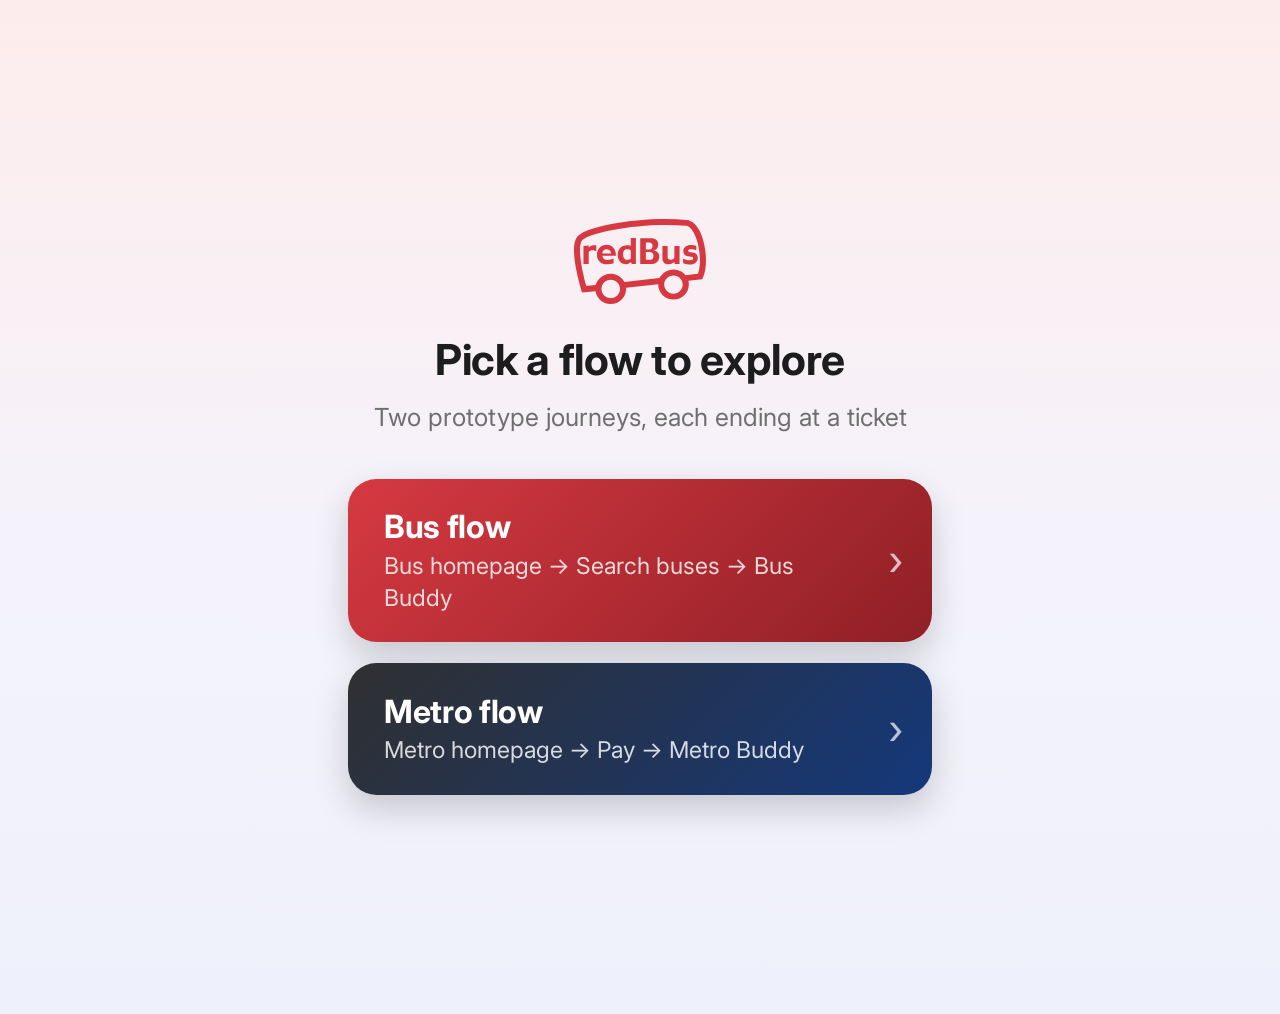
==== commit acbf8e1b: "Add bus flow (bus-home, bus-buddy) and a start screen linking both flows - New start page (index.htm" ====
--- a/index.html
+++ b/index.html
@@ -3,164 +3,33 @@
 <head>
 <meta charset="UTF-8" />
 <meta name="viewport" content="width=device-width, initial-scale=1, viewport-fit=cover" />
-<title>Bengaluru Metro — redBus</title>
+<title>redBus — Prototype</title>
 <link rel="preconnect" href="https://fonts.googleapis.com" />
 <link rel="preconnect" href="https://fonts.gstatic.com" crossorigin />
 <link href="https://fonts.googleapis.com/css2?family=Inter:ital,opsz,wght@0,14..32,400..800&display=swap" rel="stylesheet" />
 <link rel="stylesheet" href="css/tokens.css" />
-<link rel="stylesheet" href="css/styles.css" />
-<link rel="stylesheet" href="css/motion.css" />
+<link rel="stylesheet" href="css/start.css?v=1" />
 </head>
 <body>
 
-<div class="app" id="app">
+<div class="start">
+  <img class="start__logo" src="assets/bushome/logo-redbus.svg" alt="redBus" width="90" height="68" />
+  <h1 class="start__title">Pick a flow to explore</h1>
+  <p class="start__subtitle">Two prototype journeys, each ending at a ticket</p>
 
-  <!-- Ambient mode: a heavily blurred, scaled copy of the current video frame,
-       painted on the frame's own surface so the light shows through the gutters
-       around the search sheet. -->
-  <div class="ambient" aria-hidden="true">
-    <canvas id="ambientCanvas" width="48" height="27"></canvas>
+  <div class="start__ctas">
+    <a class="start__cta start__cta--bus" href="bus-home.html">
+      <span class="start__cta-label">Bus flow</span>
+      <span class="start__cta-sub">Bus homepage → Search buses → Bus Buddy</span>
+      <span class="start__cta-arrow" aria-hidden="true">›</span>
+    </a>
+    <a class="start__cta start__cta--metro" href="metro-home.html">
+      <span class="start__cta-label">Metro flow</span>
+      <span class="start__cta-sub">Metro homepage → Pay → Metro Buddy</span>
+      <span class="start__cta-arrow" aria-hidden="true">›</span>
+    </a>
   </div>
-
-  <!-- ============ HERO : video + translucent nav + Apple-TV style gradient/text ============ -->
-  <section class="hero" id="hero">
-
-    <div class="hero__media">
-      <video class="hero__video" id="heroVideo" autoplay muted loop playsinline preload="auto" poster="assets/hero-poster.svg">
-        <source src="assets/hero-video.mp4" type="video/mp4" />
-      </video>
-      <div class="hero__ambient" aria-hidden="true"></div>
-      <div class="hero__vibrancy" aria-hidden="true"></div>
-    </div>
-
-    <!-- floating translucent top nav, overlaid on the video -->
-    <header class="topnav" id="topnav">
-      <div class="topnav__scrim" aria-hidden="true"></div>
-      <nav class="topnav__tabs" role="tablist" aria-label="Travel modes">
-        <button class="tab" role="tab" aria-selected="false" data-tab="bus">
-          <span class="tab__logo"><img src="assets/logos/redbus.svg" alt="" width="48" height="31" /></span>
-          <span class="tab__label">Bus tickets</span>
-        </button>
-        <button class="tab" role="tab" aria-selected="false" data-tab="rail">
-          <span class="tab__logo"><img src="assets/logos/rail.svg" alt="" width="48" height="26" /></span>
-          <span class="tab__label">Train tickets</span>
-        </button>
-        <button class="tab tab--active" role="tab" aria-selected="true" data-tab="metro">
-          <span class="tab__logo"><img src="assets/logos/metro-mark.svg" alt="" width="49" height="32" /></span>
-          <span class="tab__label">Metro Tickets</span>
-          <span class="tab__indicator" aria-hidden="true"></span>
-        </button>
-      </nav>
-    </header>
-
-    <!-- Apple-TV style gradient scrim + overlay copy, bottom of hero -->
-    <div class="hero__overlay">
-      <h1 class="hero__title">Take metro to Coldplay</h1>
-      <p class="hero__subtitle">Direct metro connectivity to the venue — skip the traffic, ride the rails</p>
-      <a class="hero__cta" href="events.html">View all events <span class="hero__cta-arrow" aria-hidden="true">›</span></a>
-
-      <div class="hero__dots" aria-hidden="true">
-        <span class="dot dot--active"></span><span class="dot"></span><span class="dot"></span>
-      </div>
-    </div>
-  </section>
-
-  <!-- ============ SEARCH SHEET ============ -->
-  <main class="sheet">
-
-    <div class="sheet__heading">
-      <div class="heading__text">
-        <h2 class="heading__title">Bengaluru Metro</h2>
-        <p class="heading__subtitle">Get 5% off on all bookings</p>
-      </div>
-      <img class="heading__mark" src="assets/logos/namma-metro.svg" alt="Namma Metro" width="48" height="48" />
-    </div>
-
-    <button class="link-btn" id="changeCity" type="button">Change city</button>
-
-    <div class="search-card">
-      <div class="field-group">
-
-        <div class="field" data-field="from">
-          <span class="field__icon"><img src="assets/icons/train.svg" alt="" width="24" height="24" /></span>
-          <span class="field__labels">
-            <span class="field__caption">From</span>
-            <span class="field__value" id="fromValue">Indiranagar</span>
-          </span>
-        </div>
-
-        <div class="divider"></div>
-
-        <div class="field" data-field="to">
-          <span class="field__icon"><img src="assets/icons/train.svg" alt="" width="24" height="24" /></span>
-          <span class="field__labels">
-            <span class="field__caption">To</span>
-            <span class="field__value" id="toValue">Cubbon Park</span>
-          </span>
-        </div>
-
-        <button class="swap-btn" id="swapBtn" type="button" aria-label="Swap from and to">
-          <img src="assets/icons/swap_vert.svg" alt="" width="24" height="24" />
-        </button>
-
-        <div class="divider"></div>
-
-        <div class="field field--passengers">
-          <span class="field__icon field__icon--person">
-            <img src="assets/icons/person.svg" alt="" width="24" height="24" />
-          </span>
-          <span class="field__labels">
-            <span class="field__title">Passengers</span>
-            <span class="field__caption2">Price / person</span>
-          </span>
-
-          <div class="counter" id="counter">
-            <button class="counter__btn counter__btn--minus" id="counterMinus" type="button" aria-label="Remove passenger">
-              <img src="assets/icons/delete.svg" alt="" width="24" height="24" />
-            </button>
-            <span class="counter__value" id="counterValue">1</span>
-            <button class="counter__btn counter__btn--plus" id="counterPlus" type="button" aria-label="Add passenger">
-              <img src="assets/icons/add.svg" alt="" width="24" height="24" />
-            </button>
-          </div>
-        </div>
-      </div>
-    </div>
-
-    <button class="pay-btn" id="payBtn" type="button">
-      <span class="pay-btn__label">Pay ₹<span id="payAmount">60</span></span>
-    </button>
-
-    <div class="partner-row">
-      <span class="partner-row__text">Part of</span>
-      <img class="partner-row__mark" src="assets/logos/ondc-network.svg" alt="ONDC Network" width="126" height="15" />
-      <a class="partner-row__tc" href="#" id="tcLink">T&amp;C</a>
-    </div>
-  </main>
-
-  <!-- ============ BOTTOM NAVIGATION ============ -->
-  <nav class="bottomnav" aria-label="Primary">
-    <button class="bnav-item bnav-item--active" data-nav="home" type="button">
-      <svg class="bnav-icon" viewBox="0 0 24 24" width="24" height="24" fill="none" aria-hidden="true"><path d="M4 11.5 12 4l8 7.5" stroke="currentColor" stroke-width="1.8" stroke-linecap="round" stroke-linejoin="round"/><path d="M6 10v9a1 1 0 0 0 1 1h3v-5a2 2 0 1 1 4 0v5h3a1 1 0 0 0 1-1v-9" stroke="currentColor" stroke-width="1.8" stroke-linecap="round" stroke-linejoin="round"/></svg>
-      <span class="bnav-label">Home</span>
-    </button>
-    <button class="bnav-item" data-nav="bookings" type="button">
-      <svg class="bnav-icon" viewBox="0 0 24 24" width="24" height="24" fill="none" aria-hidden="true"><rect x="4" y="5" width="16" height="15" rx="2" stroke="currentColor" stroke-width="1.8"/><path d="M8 3v4M16 3v4M4 10h16" stroke="currentColor" stroke-width="1.8" stroke-linecap="round"/></svg>
-      <span class="bnav-label">Bookings</span>
-    </button>
-    <button class="bnav-item" data-nav="help" type="button">
-      <svg class="bnav-icon" viewBox="0 0 24 24" width="24" height="24" fill="none" aria-hidden="true"><circle cx="12" cy="12" r="8.2" stroke="currentColor" stroke-width="1.8"/><path d="M9.7 9.6a2.3 2.3 0 1 1 3.3 2.1c-.9.5-1 1-1 2" stroke="currentColor" stroke-width="1.8" stroke-linecap="round"/><circle cx="12" cy="16.4" r="0.9" fill="currentColor"/></svg>
-      <span class="bnav-label">Help</span>
-    </button>
-    <button class="bnav-item" data-nav="account" type="button">
-      <svg class="bnav-icon" viewBox="0 0 24 24" width="24" height="24" fill="none" aria-hidden="true"><circle cx="12" cy="12" r="8.2" stroke="currentColor" stroke-width="1.8"/><circle cx="12" cy="9.8" r="2.6" stroke="currentColor" stroke-width="1.8"/><path d="M6.6 18.2c1-2.2 3-3.3 5.4-3.3s4.4 1.1 5.4 3.3" stroke="currentColor" stroke-width="1.8" stroke-linecap="round"/></svg>
-      <span class="bnav-label">Account</span>
-    </button>
-    <div class="bnav-handle" aria-hidden="true"></div>
-  </nav>
-
 </div>
 
-<script src="js/app.js"></script>
 </body>
 </html>
--- a/css/start.css
+++ b/css/start.css
@@ -0,0 +1,86 @@
+/* =========================================================
+   Prototype entry screen — picks between the bus flow and the
+   metro flow. Not part of the Figma spec; a plain, on-brand
+   router page so GitHub Pages has somewhere sensible to land.
+   ========================================================= */
+:root{ color-scheme: light; }
+html, body{ margin: 0; }
+body{
+  font-family: 'Inter', -apple-system, BlinkMacSystemFont, 'Segoe UI', sans-serif;
+  background: linear-gradient(180deg, #fdecec 0%, #f4f3fb 55%, #eef0fb 100%);
+  min-height: 100vh;
+}
+
+.start{
+  min-height: 100vh;
+  display: flex;
+  flex-direction: column;
+  align-items: center;
+  justify-content: center;
+  gap: calc(var(--vu) * 8);
+  padding: calc(var(--vu) * 32) calc(var(--vu) * 24);
+  text-align: center;
+}
+
+.start__logo{ height: calc(var(--vu) * 48); width: auto; margin-bottom: calc(var(--vu) * 8); }
+
+.start__title{
+  margin: 0;
+  font-size: calc(var(--vu) * 24);
+  line-height: calc(var(--vu) * 30);
+  font-weight: 700;
+  letter-spacing: var(--ls-tight);
+  color: var(--c-text-primary);
+}
+.start__subtitle{
+  margin: 0 0 calc(var(--vu) * 16);
+  font-size: var(--fs-14);
+  line-height: var(--lh-20);
+  color: var(--c-text-secondary);
+}
+
+.start__ctas{
+  display: flex;
+  flex-direction: column;
+  gap: calc(var(--vu) * 12);
+  width: 100%;
+  max-width: calc(var(--vu) * 328);
+}
+
+.start__cta{
+  position: relative;
+  display: flex;
+  flex-direction: column;
+  align-items: flex-start;
+  gap: calc(var(--vu) * 2);
+  padding: calc(var(--vu) * 16) calc(var(--vu) * 44) calc(var(--vu) * 16) calc(var(--vu) * 20);
+  border-radius: var(--r-16);
+  text-align: left;
+  text-decoration: none;
+  color: #fff;
+  box-shadow: 0 calc(var(--vu)*8) calc(var(--vu)*20) rgba(0,0,0,0.18);
+  transition: transform 120ms var(--ease-standard);
+}
+.start__cta:active{ transform: scale(0.97); }
+
+.start__cta--bus{ background: linear-gradient(135deg, #d63941, #8f1f26); }
+.start__cta--metro{ background: linear-gradient(135deg, #303030, #14387a); }
+
+.start__cta-label{
+  font-size: var(--fs-18);
+  font-weight: 700;
+  letter-spacing: var(--ls-tight);
+}
+.start__cta-sub{
+  font-size: var(--fs-13);
+  line-height: var(--lh-18);
+  color: rgba(255,255,255,0.82);
+}
+.start__cta-arrow{
+  position: absolute;
+  top: 50%; right: calc(var(--vu) * 16);
+  transform: translateY(-50%);
+  font-size: calc(var(--vu) * 24);
+  line-height: 1;
+  color: rgba(255,255,255,0.7);
+}
